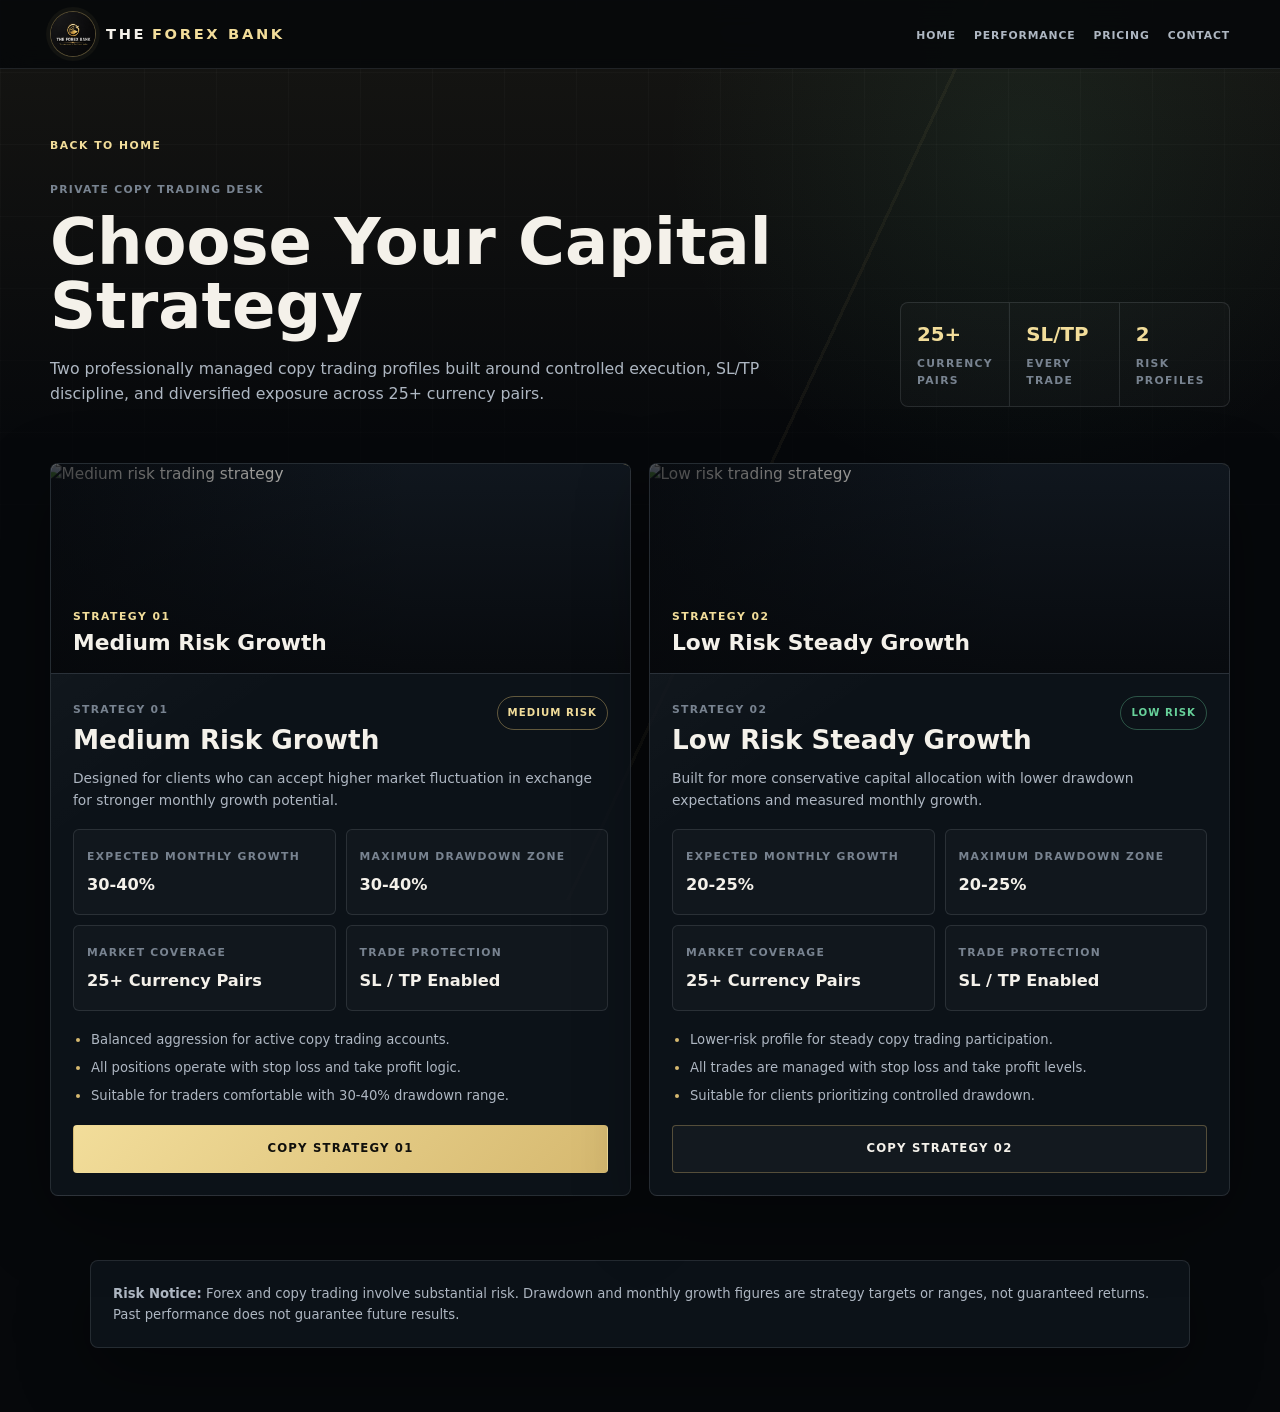
==== strategies.html @ 4f3651a2 "Update strategies.html" ====
<!DOCTYPE html>
<html lang="en">
<head>
    <meta charset="UTF-8">
    <meta name="viewport" content="width=device-width, initial-scale=1.0">
    <title>THE FOREX BANK - Copy Trading Strategies</title>
    <link rel="stylesheet" href="styles.css?v=10">
</head>
<body class="app-shell strategy-page">
    <div class="scene-grid"></div>

    <header class="header">
        <nav class="navbar">
            <a class="logo brand-logo" href="index.html" aria-label="THE FOREX BANK home">
                <span class="logo-mark-circle"><img src="the-forex-bank-logo-gold.png" alt="THE FOREX BANK logo"></span>
                <span>THE <strong>FOREX BANK</strong></span>
            </a>
            <ul class="nav-links">
                <li><a href="index.html#home">HOME</a></li>
                <li><a href="index.html#dashboard">PERFORMANCE</a></li>
                <li><a href="index.html#pricing">PRICING</a></li>
                <li><a href="index.html#contact">CONTACT</a></li>
            </ul>
        </nav>
    </header>

    <main>
        <section class="strategy-hero">
            <div class="section-container">
                <a class="back-link" href="index.html">BACK TO HOME</a>
                <div class="strategy-hero-grid">
                    <div>
                        <span class="strategy-kicker">Private Copy Trading Desk</span>
                        <h1 class="strategy-main-title">Choose Your Capital Strategy</h1>
                        <p class="strategy-lead">
                            Two professionally managed copy trading profiles built around controlled execution, SL/TP discipline, and diversified exposure across 25+ currency pairs.
                        </p>
                    </div>
                    <div class="strategy-summary">
                        <div>
                            <span class="summary-value">25+</span>
                            <span class="summary-label">Currency Pairs</span>
                        </div>
                        <div>
                            <span class="summary-value">SL/TP</span>
                            <span class="summary-label">Every Trade</span>
                        </div>
                        <div>
                            <span class="summary-value">2</span>
                            <span class="summary-label">Risk Profiles</span>
                        </div>
                    </div>
                </div>
            </div>
        </section>

        <section class="strategy-section">
            <div class="section-container">
                <div class="strategy-cards">
                    <article class="strategy-card featured-strategy">
                        <div class="strategy-media">
                            <img src="https://images.unsplash.com/photo-1535320903710-d993d3d77d29?w=900&h=520&fit=crop&q=80" alt="Medium risk trading strategy" loading="eager" decoding="async">
                            <div class="strategy-media-overlay">
                                <span>Strategy 01</span>
                                <strong>Medium Risk Growth</strong>
                            </div>
                        </div>
                        <div class="strategy-card-body">
                            <div class="strategy-card-header">
                                <div>
                                    <span class="strategy-label">Strategy 01</span>
                                    <h2>Medium Risk Growth</h2>
                                </div>
                                <span class="risk-badge medium-risk">Medium Risk</span>
                            </div>
                            <p class="strategy-copy">
                                Designed for clients who can accept higher market fluctuation in exchange for stronger monthly growth potential.
                            </p>

                            <div class="strategy-metrics">
                                <div class="metric-box">
                                    <span class="metric-label">Expected Monthly Growth</span>
                                    <strong>30-40%</strong>
                                </div>
                                <div class="metric-box">
                                    <span class="metric-label">Maximum Drawdown Zone</span>
                                    <strong>30-40%</strong>
                                </div>
                                <div class="metric-box">
                                    <span class="metric-label">Market Coverage</span>
                                    <strong>25+ Currency Pairs</strong>
                                </div>
                                <div class="metric-box">
                                    <span class="metric-label">Trade Protection</span>
                                    <strong>SL / TP Enabled</strong>
                                </div>
                            </div>

                            <ul class="strategy-points">
                                <li>Balanced aggression for active copy trading accounts.</li>
                                <li>All positions operate with stop loss and take profit logic.</li>
                                <li>Suitable for traders comfortable with 30-40% drawdown range.</li>
                            </ul>

                            <a class="primary-btn strategy-action" href="https://www.vantagemarkets.com/open-live-account/?sub1=spid_MTMxOTA0NQ%3D%3D&amp;c=Zjr65MltkdsIqSEgwnjvLQ%3D%3D&amp;affid=27868159&amp;platform=copytrading&amp;autoCertification=false" target="_blank" rel="noopener">COPY STRATEGY 01</a>
                        </div>
                    </article>

                    <article class="strategy-card">
                        <div class="strategy-media">
                            <img src="https://images.unsplash.com/photo-1551288049-bebda4e38f71?w=900&h=520&fit=crop&q=80" alt="Low risk trading strategy" loading="eager" decoding="async">
                            <div class="strategy-media-overlay">
                                <span>Strategy 02</span>
                                <strong>Low Risk Steady Growth</strong>
                            </div>
                        </div>
                        <div class="strategy-card-body">
                            <div class="strategy-card-header">
                                <div>
                                    <span class="strategy-label">Strategy 02</span>
                                    <h2>Low Risk Steady Growth</h2>
                                </div>
                                <span class="risk-badge low-risk">Low Risk</span>
                            </div>
                            <p class="strategy-copy">
                                Built for more conservative capital allocation with lower drawdown expectations and measured monthly growth.
                            </p>

                            <div class="strategy-metrics">
                                <div class="metric-box">
                                    <span class="metric-label">Expected Monthly Growth</span>
                                    <strong>20-25%</strong>
                                </div>
                                <div class="metric-box">
                                    <span class="metric-label">Maximum Drawdown Zone</span>
                                    <strong>20-25%</strong>
                                </div>
                                <div class="metric-box">
                                    <span class="metric-label">Market Coverage</span>
                                    <strong>25+ Currency Pairs</strong>
                                </div>
                                <div class="metric-box">
                                    <span class="metric-label">Trade Protection</span>
                                    <strong>SL / TP Enabled</strong>
                                </div>
                            </div>

                            <ul class="strategy-points">
                                <li>Lower-risk profile for steady copy trading participation.</li>
                                <li>All trades are managed with stop loss and take profit levels.</li>
                                <li>Suitable for clients prioritizing controlled drawdown.</li>
                            </ul>

                            <a class="secondary-btn strategy-action" href="https://socialtradingranking.cxmth.com/widgets/ratings/21961?widgetKey=social_platform_ratings&amp;theme=light&amp;lang=en&amp;preview=P3U9NDkyYzAwJmE9MjQ5NTQmcD0yMTk2MSZ3PTE=" target="_blank" rel="noopener">COPY STRATEGY 02</a>
                        </div>
                    </article>
                </div>
            </div>
        </section>

        <section class="strategy-disclaimer">
            <div class="section-container">
                <div class="legal-content">
                    <strong>Risk Notice:</strong> Forex and copy trading involve substantial risk. Drawdown and monthly growth figures are strategy targets or ranges, not guaranteed returns. Past performance does not guarantee future results.
                </div>
            </div>
        </section>
    </main>
</body>
</html>
---- styles.css ----
:root {
    --bg: #06080b;
    --bg-elevated: #0b1016;
    --panel: rgba(15, 20, 27, 0.86);
    --panel-solid: #111820;
    --panel-soft: #151d26;
    --line: rgba(204, 214, 224, 0.13);
    --line-strong: rgba(214, 185, 112, 0.34);
    --text: #f4f1ea;
    --muted: #aeb7c2;
    --subtle: #788390;
    --gold: #d6b970;
    --gold-soft: #f2dd9a;
    --green: #67d19a;
    --red: #e07171;
    --blue: #8bb8d8;
    --shadow: 0 24px 70px rgba(0, 0, 0, 0.38);
    --radius: 8px;
    --max: clamp(1180px, 86vw, 2200px);
    --content-gutter: clamp(16px, 3vw, 64px);
    --section-y: clamp(76px, 7vw, 132px);
    --hero-top: clamp(144px, 9vw, 208px);
}

* {
    box-sizing: border-box;
    margin: 0;
    padding: 0;
}

html {
    scroll-behavior: smooth;
    font-size: clamp(15px, 0.8vw, 19px);
}

body {
    min-height: 100vh;
    overflow-x: hidden;
    background:
        linear-gradient(180deg, rgba(214, 185, 112, 0.05), transparent 32rem),
        radial-gradient(circle at 72% 8%, rgba(139, 184, 216, 0.12), transparent 28rem),
        var(--bg);
    color: var(--text);
    font-family: Inter, ui-sans-serif, system-ui, -apple-system, BlinkMacSystemFont, "Segoe UI", sans-serif;
    line-height: 1.6;
}

body::before {
    content: "";
    position: fixed;
    inset: 0;
    z-index: -4;
    pointer-events: none;
    background-image:
        linear-gradient(rgba(255, 255, 255, 0.035) 1px, transparent 1px),
        linear-gradient(90deg, rgba(255, 255, 255, 0.03) 1px, transparent 1px);
    background-size: 72px 72px;
    mask-image: linear-gradient(to bottom, rgba(0, 0, 0, 0.8), transparent 78%);
}

img,
canvas {
    display: block;
    max-width: 100%;
}

button,
input,
textarea {
    font: inherit;
}

button {
    cursor: pointer;
}

a {
    color: inherit;
}

a.primary-btn,
a.secondary-btn,
a.pricing-btn,
a.submit-btn,
a.consultation-btn,
a.contact-btn {
    display: inline-flex;
    align-items: center;
    justify-content: center;
    text-decoration: none;
}

.scene-grid {
    position: fixed;
    inset: 0;
    z-index: -3;
    pointer-events: none;
    background: linear-gradient(115deg, transparent 0 58%, rgba(214, 185, 112, 0.06) 58% 58.2%, transparent 58.2%);
}

.loading-screen {
    position: fixed;
    inset: 0;
    z-index: 2000;
    display: grid;
    place-items: center;
    background: #050608;
    transition: opacity 0.35s ease, visibility 0.35s ease;
    animation: loading-failsafe 0.35s ease 2.6s forwards;
}

.loading-screen.is-hidden {
    opacity: 0;
    visibility: hidden;
}

.loading-content {
    width: min(360px, calc(100vw - 48px));
    text-align: center;
}

.loading-logo {
    margin-bottom: 22px;
    color: var(--gold-soft);
    font-size: 0.95rem;
    font-weight: 800;
    letter-spacing: 0.28em;
}

.loading-logo-mark {
    width: 88px;
    height: 88px;
    margin: 0 auto 18px;
    border: 1px solid rgba(214, 185, 112, 0.48);
    border-radius: 999px;
    background: #080a0d;
    box-shadow: 0 0 0 8px rgba(214, 185, 112, 0.06), 0 22px 55px rgba(0, 0, 0, 0.42);
    object-fit: cover;
}

.loading-bar {
    height: 3px;
    overflow: hidden;
    background: rgba(255, 255, 255, 0.08);
}

.loading-progress {
    width: 100%;
    height: 100%;
    background: linear-gradient(90deg, var(--gold), var(--gold-soft));
    transform: scaleX(0);
    transform-origin: left;
}

.loading-text {
    margin-top: 14px;
    color: var(--muted);
    font-size: 0.72rem;
    letter-spacing: 0.16em;
    text-transform: uppercase;
}

.header {
    position: fixed;
    top: 0;
    left: 0;
    z-index: 1000;
    width: 100%;
    border-bottom: 1px solid var(--line);
    background: rgba(6, 8, 11, 0.9);
    backdrop-filter: blur(14px);
}

.navbar {
    display: flex;
    align-items: center;
    justify-content: space-between;
    width: min(var(--max), calc(100% - (var(--content-gutter) * 2)));
    min-height: 68px;
    margin: 0 auto;
    gap: 24px;
}

.logo {
    flex: 0 0 auto;
    color: var(--text);
    font-size: 0.98rem;
    font-weight: 900;
    letter-spacing: 0.18em;
    white-space: nowrap;
}

.brand-logo {
    display: inline-flex;
    align-items: center;
    gap: 10px;
    text-decoration: none;
}

.logo-mark-circle {
    display: inline-grid;
    width: 46px;
    height: 46px;
    flex: 0 0 auto;
    place-items: center;
    overflow: hidden;
    border: 1px solid rgba(214, 185, 112, 0.38);
    border-radius: 999px;
    background: #080a0d;
    box-shadow: 0 0 0 4px rgba(214, 185, 112, 0.05);
}

.logo-mark-circle img {
    width: 100%;
    height: 100%;
    object-fit: cover;
}

.brand-logo span {
    display: inline-flex;
    align-items: center;
    gap: 0.38em;
    color: var(--text);
}

.brand-logo strong {
    color: var(--gold-soft);
}

.nav-links {
    display: flex;
    align-items: center;
    justify-content: flex-end;
    gap: 18px;
    list-style: none;
}

.nav-links a {
    color: var(--muted);
    font-size: 0.72rem;
    font-weight: 700;
    letter-spacing: 0.08em;
    text-decoration: none;
    transition: color 0.2s ease;
}

.nav-links a:hover {
    color: var(--gold-soft);
}

.ticker-strip {
    position: fixed;
    top: 68px;
    left: 0;
    z-index: 998;
    width: 100%;
    overflow: hidden;
    border-bottom: 1px solid var(--line);
    background: rgba(11, 16, 22, 0.88);
}

.ticker-content {
    display: flex;
    width: max-content;
    gap: 34px;
    padding: 8px 0;
    animation: ticker-scroll 42s linear infinite;
}

.ticker-item {
    color: var(--muted);
    font-size: 0.78rem;
    font-weight: 700;
    letter-spacing: 0.04em;
    white-space: nowrap;
}

.up {
    color: var(--green);
}

.down {
    color: var(--red);
}

.flat {
    color: var(--blue);
}

@keyframes ticker-scroll {
    from { transform: translateX(0); }
    to { transform: translateX(-50%); }
}

@keyframes loading-failsafe {
    to {
        opacity: 0;
        visibility: hidden;
        pointer-events: none;
    }
}

.section,
.hero {
    position: relative;
    padding: var(--section-y) var(--content-gutter) clamp(64px, 5vw, 104px);
}

.hero {
    min-height: 100vh;
    padding-top: var(--hero-top);
    display: grid;
    align-items: center;
}

.section-container,
.hero-container {
    width: min(var(--max), 100%);
    margin: 0 auto;
}

.hero-container {
    display: grid;
    grid-template-columns: minmax(0, 1.02fr) minmax(clamp(390px, 31vw, 680px), 0.88fr);
    gap: clamp(32px, 4vw, 82px);
    align-items: center;
}

.hero-left {
    max-width: clamp(690px, 46vw, 940px);
}

.hero-title {
    display: grid;
    gap: 10px;
    line-height: 1.02;
}

.title-main {
    color: var(--text);
    font-size: clamp(3.2rem, 7vw, 8.4rem);
    font-weight: 900;
    letter-spacing: 0;
}

.title-sub {
    color: var(--gold-soft);
    font-size: clamp(1.35rem, 2.7vw, 3.35rem);
    font-weight: 750;
}

.title-tagline {
    margin-top: 6px;
    color: var(--muted);
    font-size: 0.9rem;
    font-weight: 800;
    letter-spacing: 0.22em;
    text-transform: uppercase;
}

.hero-description {
    max-width: clamp(620px, 42vw, 860px);
    margin-top: 26px;
    color: var(--muted);
    font-size: 1.05rem;
}

.hero-stats {
    display: grid;
    grid-template-columns: repeat(4, minmax(0, 1fr));
    margin-top: 34px;
    border: 1px solid var(--line);
    background: rgba(255, 255, 255, 0.025);
}

.hero-stat {
    padding: 18px 16px;
    border-right: 1px solid var(--line);
}

.hero-stat:last-child {
    border-right: 0;
}

.stat-value-inline {
    display: block;
    color: var(--gold-soft);
    font-size: 1.15rem;
    font-weight: 900;
}

.stat-label-inline {
    display: block;
    margin-top: 3px;
    color: var(--subtle);
    font-size: 0.72rem;
    font-weight: 800;
    letter-spacing: 0.1em;
    text-transform: uppercase;
}

.hero-buttons,
.contact-buttons {
    display: flex;
    flex-wrap: wrap;
    gap: 12px;
    margin-top: 32px;
}

.primary-btn,
.secondary-btn,
.pricing-btn,
.submit-btn,
.consultation-btn,
.contact-btn {
    min-height: 48px;
    border-radius: 4px;
    border: 1px solid transparent;
    padding: 0 20px;
    font-size: 0.78rem;
    font-weight: 900;
    letter-spacing: 0.1em;
    text-transform: uppercase;
    transition: transform 0.18s ease, border-color 0.18s ease, background 0.18s ease;
}

.primary-btn,
.pricing-btn,
.submit-btn {
    background: linear-gradient(135deg, var(--gold-soft), var(--gold));
    color: #11100c;
}

.secondary-btn,
.consultation-btn,
.contact-btn {
    border-color: var(--line-strong);
    background: rgba(255, 255, 255, 0.03);
    color: var(--text);
}

.primary-btn:hover,
.secondary-btn:hover,
.pricing-btn:hover,
.submit-btn:hover,
.consultation-btn:hover,
.contact-btn:hover {
    transform: translateY(-2px);
    border-color: var(--gold-soft);
}

.trading-terminal,
.dashboard-widget,
.glass-card,
.premium-card,
.pricing-card-premium,
.contact-content,
.timeline-step,
.market-data,
.legal-content {
    border: 1px solid var(--line);
    border-radius: var(--radius);
    background: var(--panel);
    box-shadow: var(--shadow);
}

.trading-terminal {
    overflow: hidden;
}

.terminal-header,
.widget-header {
    display: flex;
    align-items: center;
    justify-content: space-between;
    gap: 16px;
    border-bottom: 1px solid var(--line);
    padding: 16px 18px;
}

.terminal-title,
.widget-header h3 {
    color: var(--text);
    font-size: 0.78rem;
    font-weight: 900;
    letter-spacing: 0.12em;
    text-transform: uppercase;
}

.terminal-status,
.widget-indicator {
    display: inline-flex;
    align-items: center;
    gap: 8px;
    color: var(--green);
    font-size: 0.7rem;
    font-weight: 900;
    letter-spacing: 0.1em;
}

.status-dot,
.pulse-dot {
    width: 8px;
    height: 8px;
    border-radius: 999px;
    background: var(--green);
}

.terminal-content {
    display: grid;
    grid-template-columns: 1fr 180px;
    align-items: stretch;
    gap: 18px;
    padding: 18px;
}

.widget-chart {
    height: clamp(285px, 18vw, 420px);
    min-height: 0;
}

.terminal-chart {
    min-height: clamp(420px, 30vw, 560px);
    overflow: hidden;
    border-radius: 6px;
    background: #0f151d;
}

.xau-live-chart,
.xau-live-chart .tradingview-widget-container__widget,
.xau-live-chart iframe {
    width: 100%;
    height: 100%;
}

.xau-live-chart iframe {
    border: 0;
    filter: sepia(0.78) saturate(0.68) hue-rotate(348deg) brightness(0.92) contrast(1.05);
}

.terminal-widgets,
.currency-pairs,
.strategy-indicators,
.strength-bars {
    display: grid;
    gap: 10px;
}

.widget,
.pair-item,
.strategy {
    border: 1px solid var(--line);
    border-radius: 6px;
    background: rgba(255, 255, 255, 0.025);
    padding: 12px;
}

.widget-label,
.pair-item,
.strategy,
.risk-text {
    color: var(--subtle);
    font-size: 0.7rem;
    font-weight: 850;
    letter-spacing: 0.09em;
    text-transform: uppercase;
}

.widget-value,
.pair-value {
    color: var(--text);
    font-size: 1.05rem;
    font-weight: 900;
}

.widget-value.profit,
.widget-trend.up,
.market-value,
.strategy.active,
.check {
    color: var(--green);
}

.pair-item {
    display: flex;
    align-items: center;
    justify-content: space-between;
}

.section-title {
    margin-bottom: 34px;
    color: var(--text);
    font-size: clamp(1.85rem, 3vw, 3rem);
    font-weight: 900;
    letter-spacing: 0;
}

.section-title::after {
    content: "";
    display: block;
    width: 72px;
    height: 2px;
    margin-top: 14px;
    background: var(--gold);
}

.about .section-container,
.globe-section,
.contact-wrapper {
    display: grid;
    grid-template-columns: minmax(0, 0.9fr) minmax(0, 1.1fr);
    gap: 36px;
    align-items: center;
}

.about-image-container,
.contact-background,
.gallery-item {
    position: relative;
    overflow: hidden;
    border-radius: var(--radius);
    border: 1px solid var(--line);
    background: var(--panel-solid);
}

.about-image,
.contact-background img,
.gallery-item img {
    width: 100%;
    height: 100%;
    object-fit: cover;
    filter: saturate(0.85) contrast(1.05);
}

.about-image-container {
    min-height: clamp(420px, 34vw, 680px);
}

.image-overlay,
.contact-overlay {
    position: absolute;
    inset: 0;
    background: linear-gradient(180deg, transparent, rgba(6, 8, 11, 0.58));
}

.glass-cards,
.premium-cards,
.dashboard-grid,
.gallery-grid {
    display: grid;
    gap: 16px;
}

.glass-cards {
    grid-template-columns: repeat(2, minmax(0, 1fr));
}

.premium-cards {
    grid-template-columns: repeat(3, minmax(0, 1fr));
}

.glass-card,
.premium-card {
    min-height: 178px;
    padding: 24px;
}

.card-icon,
.card-number {
    margin-bottom: 18px;
    color: var(--gold-soft);
    font-size: 1.5rem;
    font-weight: 900;
}

.glass-card h3,
.premium-card h3,
.pricing-card-premium h3,
.step-content h3 {
    margin-bottom: 8px;
    color: var(--text);
    font-size: 1.05rem;
}

.glass-card p,
.premium-card p,
.pricing-desc,
.step-content p,
.footer p {
    color: var(--muted);
}

.global-markets {
    min-height: auto;
}

#global-globe {
    position: relative;
    min-height: 380px;
    overflow: hidden;
    border: 1px solid var(--line);
    border-radius: var(--radius);
    background:
        radial-gradient(circle at center, rgba(214, 185, 112, 0.12), transparent 34%),
        linear-gradient(145deg, rgba(255, 255, 255, 0.04), transparent),
        var(--panel-solid);
}

#global-globe canvas {
    position: absolute;
    inset: 0;
    width: 100%;
    height: 100%;
}

.globe-label-layer {
    position: absolute;
    inset: 0;
    pointer-events: none;
}

.globe-label {
    position: absolute;
    z-index: 2;
    min-width: 58px;
    border: 1px solid rgba(214, 185, 112, 0.34);
    border-radius: 4px;
    background: rgba(8, 11, 15, 0.74);
    box-shadow: 0 10px 28px rgba(0, 0, 0, 0.28);
    padding: 5px 7px;
    color: var(--muted);
    font-size: 0.58rem;
    font-weight: 900;
    letter-spacing: 0.08em;
    line-height: 1.1;
    text-align: center;
    text-transform: uppercase;
    transform: translate(-50%, -50%);
    transition: opacity 0.2s ease;
    white-space: nowrap;
}

.globe-label strong {
    display: block;
    color: var(--gold-soft);
    font-size: 0.68rem;
}

.globe-caption {
    position: absolute;
    left: 18px;
    right: 18px;
    bottom: 16px;
    z-index: 3;
    display: flex;
    align-items: center;
    justify-content: space-between;
    gap: 16px;
    border-top: 1px solid rgba(204, 214, 224, 0.1);
    padding-top: 12px;
    color: var(--subtle);
    font-size: 0.64rem;
    font-weight: 900;
    letter-spacing: 0.12em;
    text-transform: uppercase;
}

.globe-caption span:last-child {
    color: var(--green);
}

.market-data {
    display: grid;
    gap: 12px;
    padding: 22px;
}

.market-item {
    display: flex;
    justify-content: space-between;
    gap: 14px;
    border-bottom: 1px solid var(--line);
    padding: 12px 0;
}

.market-item:last-child {
    border-bottom: 0;
}

.market-label {
    color: var(--muted);
    font-weight: 850;
    letter-spacing: 0.1em;
}

.timeline {
    display: grid;
    grid-template-columns: repeat(5, minmax(0, 1fr));
    gap: 14px;
}

.timeline-step {
    padding: 22px;
}

.timeline-connector {
    display: none;
}

.step-number {
    margin-bottom: 16px;
    color: var(--gold-soft);
    font-size: 0.82rem;
    font-weight: 900;
    letter-spacing: 0.18em;
}

.dashboard-grid {
    grid-template-columns: repeat(4, minmax(0, 1fr));
}

.myfxbook-dashboard {
    display: grid;
    grid-template-columns: minmax(0, 2.2fr) minmax(280px, 1fr) minmax(280px, 1fr);
    gap: 16px;
    align-items: stretch;
}

.myfxbook-live-panel {
    grid-column: span 2;
    grid-row: span 3;
    min-height: 640px;
}

.myfxbook-widget-wrap {
    position: relative;
    display: grid;
    min-height: 500px;
    place-items: center;
    margin: 0;
    background: #090d12;
    padding: clamp(14px, 2vw, 24px);
}

.myfxbook-widget-image {
    position: relative;
    z-index: 1;
    width: 100%;
    max-width: 760px;
    height: auto;
    border: 0;
    background: #101720;
    box-shadow: 0 22px 70px rgba(0, 0, 0, 0.34);
}

.myfxbook-widget-fallback {
    position: absolute;
    inset: 50% auto auto 50%;
    z-index: 0;
    width: min(420px, calc(100% - 36px));
    transform: translate(-50%, -50%);
    display: grid;
    gap: 10px;
    justify-items: start;
    color: var(--muted);
    font-size: 0.86rem;
}

.myfxbook-widget-fallback strong {
    color: var(--text);
    font-size: 1rem;
}

.myfxbook-widget-fallback a,
.myfxbook-link {
    display: inline-flex;
    align-items: center;
    justify-content: center;
    min-height: 38px;
    padding: 0 14px;
    border: 1px solid rgba(214, 185, 112, 0.52);
    border-radius: 4px;
    color: var(--gold-soft);
    font-size: 0.72rem;
    font-weight: 900;
    letter-spacing: 0.08em;
    text-decoration: none;
}

.myfxbook-stat {
    display: flex;
    min-height: 180px;
    flex-direction: column;
}

.live-stat-value {
    padding: 22px 18px 0;
    color: var(--gold-soft);
    font-size: clamp(1.75rem, 2.4vw, 2.45rem);
    font-weight: 950;
    line-height: 1.05;
}

.live-stat-label {
    padding: 10px 18px 0;
    color: var(--muted);
    font-size: 0.78rem;
    font-weight: 850;
    letter-spacing: 0.04em;
}

.myfxbook-stat .myfxbook-link {
    align-self: flex-start;
    margin: auto 18px 18px;
}

.widget-large {
    grid-column: span 2;
    grid-row: span 2;
}

.dashboard-widget {
    min-height: 172px;
    overflow: hidden;
}

.dashboard-widget > .widget-value.large {
    padding: 22px 18px 0;
    color: var(--gold-soft);
    font-size: 2.25rem;
}

.widget-trend,
.activity-indicator {
    padding: 0 18px 18px;
}

.risk-meter {
    position: relative;
    height: 12px;
    margin: 42px 18px 18px;
    border-radius: 999px;
    background: rgba(255, 255, 255, 0.08);
}

.risk-fill {
    width: 58%;
    height: 100%;
    border-radius: inherit;
    background: linear-gradient(90deg, var(--green), var(--gold));
}

.risk-text {
    position: absolute;
    top: -28px;
    left: 0;
}

.strength-bars {
    padding: 18px;
}

.strength-bar {
    display: grid;
    grid-template-columns: 42px 1fr;
    gap: 12px;
    align-items: center;
    color: var(--muted);
    font-size: 0.78rem;
    font-weight: 850;
}

.bar {
    height: 8px;
    overflow: hidden;
    border-radius: 999px;
    background: rgba(255, 255, 255, 0.08);
}

.bar-fill {
    height: 100%;
    background: linear-gradient(90deg, var(--blue), var(--gold));
}

.strategy-indicators {
    grid-template-columns: 1fr;
    padding: 18px;
}

.activity-indicator {
    display: flex;
    align-items: center;
    gap: 10px;
    margin-top: 22px;
    color: var(--muted);
    font-weight: 850;
}

.gallery-grid {
    grid-template-columns: repeat(5, minmax(0, 1fr));
}

.gallery-item {
    aspect-ratio: 5 / 3;
}

.gallery-overlay {
    position: absolute;
    inset: auto 0 0 0;
    padding: 14px;
    background: linear-gradient(180deg, transparent, rgba(0, 0, 0, 0.72));
}

.gallery-overlay span {
    color: var(--text);
    font-size: 0.74rem;
    font-weight: 850;
    letter-spacing: 0.08em;
    text-transform: uppercase;
}

.pricing-card-premium {
    max-width: clamp(560px, 42vw, 780px);
    margin: 0 auto;
    padding: 34px;
}

.pricing-badge {
    display: inline-flex;
    margin-bottom: 18px;
    border: 1px solid var(--line-strong);
    padding: 8px 10px;
    color: var(--gold-soft);
    font-size: 0.72rem;
    font-weight: 900;
    letter-spacing: 0.12em;
}

.pricing-features-premium {
    display: grid;
    gap: 12px;
    margin: 22px 0;
    list-style: none;
}

.pricing-features-premium li {
    color: var(--muted);
}

.partnership {
    padding-top: 92px;
}

.partnership-layout {
    display: grid;
    grid-template-columns: minmax(0, 1.08fr) minmax(360px, 0.92fr);
    gap: 34px;
    align-items: stretch;
}

.partnership-content,
.partnership-image {
    border: 1px solid var(--line);
    border-radius: var(--radius);
    background:
        linear-gradient(145deg, rgba(255, 255, 255, 0.04), transparent 38%),
        var(--panel);
    box-shadow: var(--shadow);
}

.partnership-content {
    padding: 34px;
}

.partnership-kicker {
    display: inline-flex;
    margin-bottom: 12px;
    color: var(--gold-soft);
    font-size: 0.72rem;
    font-weight: 900;
    letter-spacing: 0.14em;
    text-transform: uppercase;
}

.partnership .section-title {
    margin-bottom: 20px;
}

.partnership-lead {
    max-width: 740px;
    color: var(--muted);
}

.partnership-stats {
    display: grid;
    grid-template-columns: repeat(4, minmax(0, 1fr));
    margin-top: 26px;
    border: 1px solid var(--line);
    background: rgba(255, 255, 255, 0.025);
}

.partnership-stats > div {
    padding: 16px;
    border-right: 1px solid var(--line);
}

.partnership-stats > div:last-child {
    border-right: 0;
}

.partner-stat-value {
    display: block;
    color: var(--gold-soft);
    font-size: 1.08rem;
    font-weight: 900;
}

.partner-stat-label {
    display: block;
    margin-top: 4px;
    color: var(--subtle);
    font-size: 0.68rem;
    font-weight: 850;
    letter-spacing: 0.09em;
    text-transform: uppercase;
}

.partnership-steps {
    display: grid;
    grid-template-columns: repeat(3, minmax(0, 1fr));
    gap: 12px;
    margin-top: 24px;
}

.partner-step {
    border: 1px solid var(--line);
    border-radius: 6px;
    background: rgba(255, 255, 255, 0.025);
    padding: 16px;
}

.partner-step span {
    display: block;
    margin-bottom: 12px;
    color: var(--gold-soft);
    font-size: 0.76rem;
    font-weight: 900;
    letter-spacing: 0.14em;
}

.partner-step strong {
    display: block;
    color: var(--text);
    line-height: 1.25;
}

.partner-step p {
    margin-top: 8px;
    color: var(--muted);
    font-size: 0.86rem;
}

.partnership-actions {
    display: flex;
    flex-wrap: wrap;
    gap: 12px;
    margin-top: 26px;
}

.partnership-image {
    position: relative;
    min-height: 100%;
    overflow: hidden;
}

.partnership-image img {
    width: 100%;
    height: 100%;
    min-height: clamp(520px, 36vw, 760px);
    object-fit: cover;
    filter: saturate(0.84) contrast(1.08);
}

.partnership-image::after {
    content: "";
    position: absolute;
    inset: 0;
    background:
        linear-gradient(180deg, rgba(6, 8, 11, 0.06), rgba(6, 8, 11, 0.82)),
        linear-gradient(90deg, rgba(6, 8, 11, 0.42), transparent);
}

.partnership-card {
    position: absolute;
    left: 22px;
    right: 22px;
    bottom: 22px;
    z-index: 1;
    border: 1px solid rgba(214, 185, 112, 0.32);
    border-radius: 6px;
    background: rgba(8, 11, 15, 0.78);
    backdrop-filter: blur(10px);
    padding: 18px;
}

.partnership-card span {
    display: block;
    color: var(--gold-soft);
    font-size: 0.7rem;
    font-weight: 900;
    letter-spacing: 0.13em;
    text-transform: uppercase;
}

.partnership-card strong {
    display: block;
    margin-top: 8px;
    color: var(--text);
    font-size: 1.28rem;
    line-height: 1.2;
}

.contact-wrapper {
    position: relative;
}

.contact-background {
    min-height: clamp(460px, 34vw, 720px);
}

.contact-content {
    padding: 26px;
}

.contact-form {
    display: grid;
    gap: 12px;
    margin-top: 18px;
}

.contact-form input,
.contact-form textarea {
    width: 100%;
    border: 1px solid var(--line);
    border-radius: 4px;
    background: rgba(255, 255, 255, 0.035);
    color: var(--text);
    padding: 13px 14px;
    outline: none;
}

.contact-form input:focus,
.contact-form textarea:focus {
    border-color: var(--gold);
}

.consultation-btn {
    width: 100%;
    margin-top: 12px;
}

.legal {
    min-height: auto;
    padding-top: 48px;
}

.legal-content {
    width: min(1100px, calc(100% - (var(--content-gutter) * 2)));
    margin: 0 auto;
    padding: 22px;
    color: var(--muted);
    font-size: 0.88rem;
}

.footer {
    border-top: 1px solid var(--line);
    padding: 42px 20px;
    background: #050608;
}

.footer-content {
    width: min(var(--max), 100%);
    margin: 0 auto;
    text-align: center;
}

.footer-logo {
    width: 92px;
    height: 92px;
    margin: 0 auto 16px;
    border: 1px solid rgba(214, 185, 112, 0.34);
    border-radius: 999px;
    object-fit: cover;
}

.footer h3 {
    color: var(--gold-soft);
    letter-spacing: 0.18em;
}

.footer-links {
    display: flex;
    justify-content: center;
    gap: 18px;
    margin-top: 16px;
}

.footer-links a {
    color: var(--muted);
    font-size: 0.78rem;
    font-weight: 800;
    text-decoration: none;
}

.footer-social {
    display: flex;
    flex-wrap: wrap;
    justify-content: center;
    gap: 10px;
    margin-top: 18px;
}

.footer-social span {
    flex-basis: 100%;
    color: var(--gold-soft);
    font-size: 0.72rem;
    font-weight: 900;
    letter-spacing: 0.16em;
    text-transform: uppercase;
}

.footer-social a {
    display: inline-flex;
    align-items: center;
    justify-content: center;
    width: 54px;
    min-height: 34px;
    border: 1px solid rgba(214, 185, 112, 0.32);
    border-radius: 999px;
    padding: 0;
    color: var(--muted);
    font-size: 0.72rem;
    font-weight: 850;
    letter-spacing: 0.06em;
    text-decoration: none;
    text-transform: uppercase;
    transition: border-color 0.18s ease, background 0.18s ease, color 0.18s ease, transform 0.18s ease;
}

.footer-social img {
    display: block;
    opacity: 0.95;
    transition: filter 0.18s ease, opacity 0.18s ease;
}

.footer-social img[alt="Facebook"] {
    filter: invert(35%) sepia(88%) saturate(1584%) hue-rotate(199deg) brightness(96%) contrast(95%);
}

.footer-social img[alt="Instagram"] {
    filter: invert(38%) sepia(75%) saturate(2527%) hue-rotate(322deg) brightness(96%) contrast(94%);
}

.footer-social img[alt="Telegram"] {
    filter: invert(53%) sepia(70%) saturate(1340%) hue-rotate(170deg) brightness(93%) contrast(94%);
}

.footer-social a:hover {
    background: rgba(214, 185, 112, 0.10);
    border-color: var(--gold-soft);
    color: var(--gold-soft);
    transform: translateY(-1px);
}

.footer-social a:hover img {
    opacity: 1;
}

.reveal-ready {
    opacity: 0;
    transform: translateY(18px);
    transition: opacity 0.55s ease, transform 0.55s ease;
}

.reveal-ready.is-visible {
    opacity: 1;
    transform: none;
}

.strategy-page {
    background:
        linear-gradient(180deg, rgba(214, 185, 112, 0.08), transparent 30rem),
        radial-gradient(circle at 80% 10%, rgba(103, 209, 154, 0.08), transparent 24rem),
        var(--bg);
}

.strategy-hero {
    padding: 132px 20px 38px;
}

.back-link {
    display: inline-flex;
    margin-bottom: 22px;
    color: var(--gold-soft);
    font-size: 0.72rem;
    font-weight: 900;
    letter-spacing: 0.14em;
    text-decoration: none;
}

.strategy-hero-grid {
    display: grid;
    grid-template-columns: minmax(0, 1fr) 330px;
    gap: 30px;
    align-items: end;
}

.strategy-kicker,
.strategy-label,
.metric-label,
.summary-label {
    color: var(--subtle);
    font-size: 0.72rem;
    font-weight: 900;
    letter-spacing: 0.12em;
    text-transform: uppercase;
}

.strategy-main-title {
    max-width: 820px;
    margin-top: 10px;
    color: var(--text);
    font-size: clamp(2.35rem, 5vw, 4.7rem);
    font-weight: 900;
    line-height: 1;
}

.strategy-lead {
    max-width: 720px;
    margin-top: 18px;
    color: var(--muted);
    font-size: 1.05rem;
}

.strategy-summary {
    display: grid;
    grid-template-columns: repeat(3, minmax(0, 1fr));
    border: 1px solid var(--line);
    border-radius: var(--radius);
    background: rgba(255, 255, 255, 0.025);
}

.strategy-summary > div {
    padding: 16px;
    border-right: 1px solid var(--line);
}

.strategy-summary > div:last-child {
    border-right: 0;
}

.summary-value {
    display: block;
    color: var(--gold-soft);
    font-size: 1.32rem;
    font-weight: 900;
}

.summary-label {
    display: block;
    margin-top: 4px;
}

.strategy-section {
    padding: 18px 20px 64px;
}

.strategy-cards {
    display: grid;
    grid-template-columns: repeat(2, minmax(0, 1fr));
    gap: 18px;
}

.strategy-card {
    position: relative;
    overflow: hidden;
    border: 1px solid var(--line);
    border-radius: var(--radius);
    background:
        linear-gradient(145deg, rgba(255, 255, 255, 0.045), transparent 34%),
        var(--panel);
    box-shadow: var(--shadow);
    padding: 0;
}

.strategy-card::before {
    content: "";
    position: absolute;
    inset: 0;
    pointer-events: none;
    border-top: 2px solid rgba(214, 185, 112, 0.36);
}

.featured-strategy::before {
    border-top-color: var(--gold-soft);
}

.strategy-media {
    position: relative;
    height: 210px;
    overflow: hidden;
    border-bottom: 1px solid var(--line);
    background: var(--panel-solid);
}

.strategy-media img {
    width: 100%;
    height: 100%;
    object-fit: cover;
    filter: saturate(0.8) contrast(1.08);
    transform: scale(1.02);
}

.strategy-media::after {
    content: "";
    position: absolute;
    inset: 0;
    background:
        linear-gradient(180deg, rgba(6, 8, 11, 0.1), rgba(6, 8, 11, 0.84)),
        linear-gradient(90deg, rgba(6, 8, 11, 0.72), transparent 62%);
}

.strategy-media-overlay {
    position: absolute;
    left: 22px;
    right: 22px;
    bottom: 18px;
    z-index: 1;
}

.strategy-media-overlay span {
    display: block;
    color: var(--gold-soft);
    font-size: 0.72rem;
    font-weight: 900;
    letter-spacing: 0.14em;
    text-transform: uppercase;
}

.strategy-media-overlay strong {
    display: block;
    margin-top: 5px;
    color: var(--text);
    font-size: 1.45rem;
    line-height: 1.1;
}

.strategy-card-body {
    padding: 22px;
}

.strategy-card-header {
    display: flex;
    align-items: flex-start;
    justify-content: space-between;
    gap: 18px;
}

.strategy-card h2 {
    margin-top: 6px;
    color: var(--text);
    font-size: clamp(1.3rem, 2.2vw, 1.75rem);
    line-height: 1.12;
}

.risk-badge {
    flex: 0 0 auto;
    border: 1px solid var(--line);
    border-radius: 999px;
    padding: 8px 10px;
    font-size: 0.68rem;
    font-weight: 900;
    letter-spacing: 0.1em;
    text-transform: uppercase;
}

.medium-risk {
    border-color: rgba(214, 185, 112, 0.42);
    color: var(--gold-soft);
}

.low-risk {
    border-color: rgba(103, 209, 154, 0.35);
    color: var(--green);
}

.strategy-copy {
    margin-top: 12px;
    color: var(--muted);
    font-size: 0.92rem;
}

.strategy-metrics {
    display: grid;
    grid-template-columns: repeat(2, minmax(0, 1fr));
    gap: 10px;
    margin-top: 18px;
}

.metric-box {
    min-height: 86px;
    border: 1px solid var(--line);
    border-radius: 6px;
    background: rgba(255, 255, 255, 0.025);
    padding: 13px;
}

.metric-box strong {
    display: block;
    margin-top: 8px;
    color: var(--text);
    font-size: 1.08rem;
    line-height: 1.2;
}

.strategy-points {
    display: grid;
    gap: 7px;
    margin: 18px 0;
    padding-left: 18px;
    color: var(--muted);
    font-size: 0.88rem;
}

.strategy-points li::marker {
    color: var(--gold);
}

.strategy-action {
    width: 100%;
}

.strategy-disclaimer {
    padding: 0 20px 64px;
}

@media (min-width: 1500px) {
    .premium-cards,
    .dashboard-grid {
        gap: clamp(18px, 1.35vw, 28px);
    }

    .glass-card,
    .premium-card,
    .timeline-step,
    .dashboard-widget {
        min-height: clamp(188px, 12vw, 250px);
        padding: clamp(24px, 1.7vw, 34px);
    }

    .gallery-grid {
        gap: clamp(16px, 1.1vw, 24px);
    }

    .terminal-content {
        grid-template-columns: minmax(0, 1fr) minmax(180px, 260px);
        gap: clamp(18px, 1.4vw, 30px);
        padding: clamp(18px, 1.35vw, 28px);
    }

    .partnership-content,
    .pricing-card-premium,
    .contact-content,
    .market-data {
        padding: clamp(28px, 2vw, 44px);
    }
}

@media (max-width: 1100px) {
    .nav-links {
        gap: 12px;
    }

    .nav-links a {
        font-size: 0.66rem;
    }

    .hero-container,
    .about .section-container,
    .globe-section,
    .contact-wrapper,
    .partnership-layout {
        grid-template-columns: 1fr;
    }

    .hero-right {
        max-width: 720px;
    }

    .premium-cards,
    .dashboard-grid {
        grid-template-columns: repeat(2, minmax(0, 1fr));
    }

    .myfxbook-dashboard {
        grid-template-columns: repeat(2, minmax(0, 1fr));
    }

    .myfxbook-live-panel {
        grid-column: 1 / -1;
        min-height: 560px;
    }

    .gallery-grid {
        grid-template-columns: repeat(3, minmax(0, 1fr));
    }

    .timeline {
        grid-template-columns: repeat(2, minmax(0, 1fr));
    }

    .strategy-hero-grid,
    .strategy-cards {
        grid-template-columns: 1fr;
    }

    .strategy-summary {
        max-width: 560px;
    }

    .partnership-image img {
        min-height: 380px;
    }
}

@media (max-width: 760px) {
    :root {
        --content-gutter: 16px;
        --section-y: 48px;
        --hero-top: 146px;
    }

    body {
        line-height: 1.5;
    }

    .navbar {
        align-items: flex-start;
        flex-direction: column;
        min-height: 86px;
        padding: 12px 0 10px;
        gap: 12px;
    }

    .logo {
        font-size: 0.9rem;
        letter-spacing: 0.16em;
    }

    .nav-links {
        width: 100%;
        justify-content: flex-start;
        overflow-x: auto;
        gap: 8px;
        padding: 0 0 8px;
        scrollbar-width: thin;
        -webkit-overflow-scrolling: touch;
    }

    .nav-links li {
        flex: 0 0 auto;
    }

    .nav-links a {
        display: inline-flex;
        align-items: center;
        min-height: 34px;
        border: 1px solid var(--line);
        border-radius: 999px;
        background: rgba(255, 255, 255, 0.025);
        padding: 0 12px;
        font-size: 0.64rem;
        white-space: nowrap;
        letter-spacing: 0.07em;
    }

    .ticker-strip {
        top: 86px;
    }

    .ticker-content {
        padding: 7px 0;
    }

    .ticker-item {
        font-size: 0.7rem;
    }

    .hero {
        min-height: auto;
        padding-top: 146px;
        padding-bottom: 54px;
    }

    .section,
    .hero {
        padding-left: 16px;
        padding-right: 16px;
    }

    .section {
        padding-top: 48px;
        padding-bottom: 42px;
    }

    .myfxbook-dashboard {
        grid-template-columns: 1fr;
    }

    .myfxbook-live-panel {
        min-height: 520px;
    }

    .myfxbook-widget-wrap {
        min-height: 440px;
    }

    .myfxbook-stat {
        min-height: 150px;
    }

    .title-main {
        font-size: clamp(2.65rem, 11.5vw, 4.1rem);
        line-height: 0.98;
    }

    .title-sub {
        font-size: clamp(1.18rem, 5.2vw, 1.72rem);
        line-height: 1.16;
    }

    .title-tagline {
        font-size: 0.76rem;
        letter-spacing: 0.18em;
    }

    .hero-description {
        margin-top: 20px;
        font-size: 0.98rem;
    }

    .hero-container {
        gap: 24px;
    }

    .hero-stats,
    .glass-cards,
    .dashboard-grid,
    .timeline {
        grid-template-columns: repeat(2, minmax(0, 1fr));
        gap: 10px;
    }

    .premium-cards,
    .gallery-grid {
        grid-template-columns: repeat(3, minmax(0, 1fr));
        gap: 8px;
    }

    .hero-stat {
        border-right: 0;
        border-bottom: 0;
        padding: 16px 14px;
        min-height: 96px;
    }

    .hero-stat:nth-child(odd),
    .hero-stat:nth-child(even) {
        border-bottom: 1px solid var(--line);
    }

    .hero-stat:nth-child(odd) {
        border-right: 1px solid var(--line);
    }

    .hero-stat:nth-last-child(-n + 2) {
        border-bottom: 0;
    }

    .stat-value-inline {
        font-size: 1.05rem;
    }

    .stat-label-inline {
        font-size: 0.66rem;
        letter-spacing: 0.08em;
    }

    .hero-buttons,
    .contact-buttons,
    .partnership-actions {
        display: grid;
        grid-template-columns: repeat(auto-fit, minmax(min(100%, 180px), 1fr));
        gap: 10px;
    }

    .primary-btn,
    .secondary-btn,
    .pricing-btn,
    .submit-btn,
    .consultation-btn,
    .contact-btn {
        min-height: 46px;
        padding: 0 12px;
        font-size: 0.68rem;
        letter-spacing: 0.08em;
        text-align: center;
    }

    .section-title {
        margin-bottom: 22px;
        font-size: clamp(1.55rem, 8vw, 2.2rem);
    }

    .glass-card,
    .premium-card,
    .timeline-step,
    .dashboard-widget {
        min-height: 124px;
        padding: 14px;
    }

    .premium-card p,
    .glass-card p,
    .step-content p {
        display: -webkit-box;
        overflow: hidden;
        font-size: 0.74rem;
        line-height: 1.35;
        -webkit-box-orient: vertical;
        -webkit-line-clamp: 3;
    }

    .card-icon,
    .card-number {
        margin-bottom: 8px;
        font-size: 1rem;
    }

    .glass-card h3,
    .premium-card h3,
    .step-content h3 {
        margin-bottom: 6px;
        font-size: 0.86rem;
        line-height: 1.18;
    }

    .terminal-content {
        grid-template-columns: 1fr;
    }

    .terminal-chart,
    .widget-chart {
        height: 190px;
    }

    .terminal-chart {
        min-height: 190px;
    }

    .terminal-content {
        gap: 12px;
        padding: 14px;
    }

    .terminal-widgets {
        grid-template-columns: repeat(2, minmax(0, 1fr));
    }

    .currency-pairs {
        grid-column: span 2;
        grid-template-columns: repeat(2, minmax(0, 1fr));
    }

    .widget,
    .pair-item,
    .strategy {
        padding: 9px;
    }

    .widget-label,
    .pair-item,
    .strategy,
    .risk-text {
        font-size: 0.6rem;
    }

    .widget-value,
    .pair-value {
        font-size: 0.88rem;
    }

    .widget-large {
        grid-column: span 2;
        grid-row: auto;
    }

    .dashboard-widget > .widget-value.large {
        font-size: 1.7rem;
    }

    .strategy-indicators {
        grid-template-columns: repeat(3, minmax(0, 1fr));
        gap: 7px;
        padding: 10px;
    }

    .strength-bars {
        padding: 10px;
    }

    .gallery-grid {
        gap: 10px;
    }

    .gallery-overlay {
        padding: 8px;
    }

    .gallery-overlay span {
        font-size: 0.54rem;
        line-height: 1.15;
    }

    .about-image-container,
    .contact-background {
        min-height: 230px;
    }

    #global-globe {
        min-height: 340px;
    }

    .globe-label {
        min-width: 48px;
        padding: 4px 6px;
        font-size: 0.5rem;
    }

    .globe-label strong {
        font-size: 0.58rem;
    }

    .globe-caption {
        left: 12px;
        right: 12px;
        bottom: 12px;
        font-size: 0.54rem;
    }

    .about .section-container,
    .contact-wrapper {
        gap: 18px;
    }

    .partnership-content {
        padding: 22px;
    }

    .partnership-stats {
        grid-template-columns: repeat(2, minmax(0, 1fr));
    }

    .partnership-steps {
        grid-template-columns: repeat(3, minmax(0, 1fr));
        gap: 8px;
    }

    .partnership-stats > div {
        border-right: 0;
        border-bottom: 1px solid var(--line);
    }

    .partnership-stats > div:nth-child(odd) {
        border-right: 1px solid var(--line);
    }

    .partnership-stats > div:nth-last-child(-n + 2) {
        border-bottom: 0;
    }

    .partner-step {
        padding: 10px;
    }

    .partner-step p {
        display: -webkit-box;
        overflow: hidden;
        font-size: 0.68rem;
        line-height: 1.3;
        -webkit-box-orient: vertical;
        -webkit-line-clamp: 3;
    }

    .partner-step strong {
        font-size: 0.78rem;
    }

    .partner-step span {
        margin-bottom: 7px;
        font-size: 0.62rem;
    }

    .partnership-image img {
        min-height: 230px;
    }

    .partnership-card {
        left: 14px;
        right: 14px;
        bottom: 14px;
        padding: 12px;
    }

    .partnership-card strong {
        font-size: 0.95rem;
    }

    .contact-content {
        padding: 18px;
    }

    .contact-form {
        grid-template-columns: repeat(2, minmax(0, 1fr));
        gap: 10px;
    }

    .contact-form textarea,
    .contact-form .submit-btn {
        grid-column: span 2;
    }

    .contact-form input,
    .contact-form textarea {
        padding: 11px 12px;
        font-size: 0.82rem;
    }

    .strategy-hero {
        padding-top: 132px;
    }

    .strategy-metrics {
        grid-template-columns: repeat(2, minmax(0, 1fr));
    }

    .strategy-summary {
        grid-template-columns: repeat(3, minmax(0, 1fr));
    }

    .strategy-summary > div {
        border-right: 1px solid var(--line);
        border-bottom: 0;
        padding: 13px 10px;
    }

    .strategy-summary > div:last-child {
        border-right: 0;
    }

    .strategy-card {
        padding: 0;
    }

    .strategy-card-header {
        display: grid;
    }

    .strategy-media {
        height: 160px;
    }

    .strategy-card-body {
        padding: 14px;
    }

    .metric-box {
        min-height: 82px;
        padding: 11px;
    }

    .metric-label {
        font-size: 0.62rem;
    }

    .metric-box strong {
        font-size: 0.98rem;
    }
}

@media (max-width: 430px) {
    :root {
        --content-gutter: 14px;
    }

    .hero-stats,
    .glass-cards,
    .premium-cards,
    .dashboard-grid,
    .gallery-grid,
    .timeline,
    .partnership-stats,
    .partnership-steps,
    .strategy-metrics {
        gap: 8px;
    }

    .glass-card,
    .premium-card,
    .timeline-step,
    .dashboard-widget {
        padding: 14px;
    }

    .glass-card h3,
    .premium-card h3,
    .step-content h3 {
        font-size: 0.92rem;
    }

    .premium-card p,
    .glass-card p,
    .step-content p,
    .partner-step p {
        font-size: 0.76rem;
    }

    .premium-cards,
    .gallery-grid,
    .partnership-steps {
        grid-template-columns: repeat(2, minmax(0, 1fr));
    }

    .hero-buttons,
    .contact-buttons,
    .partnership-actions,
    .contact-form {
        grid-template-columns: 1fr;
    }

    .contact-form textarea,
    .contact-form .submit-btn {
        grid-column: auto;
    }
}

@media (prefers-reduced-motion: reduce) {
    *,
    *::before,
    *::after {
        scroll-behavior: auto !important;
        animation-duration: 0.01ms !important;
        animation-iteration-count: 1 !important;
        transition-duration: 0.01ms !important;
    }
}
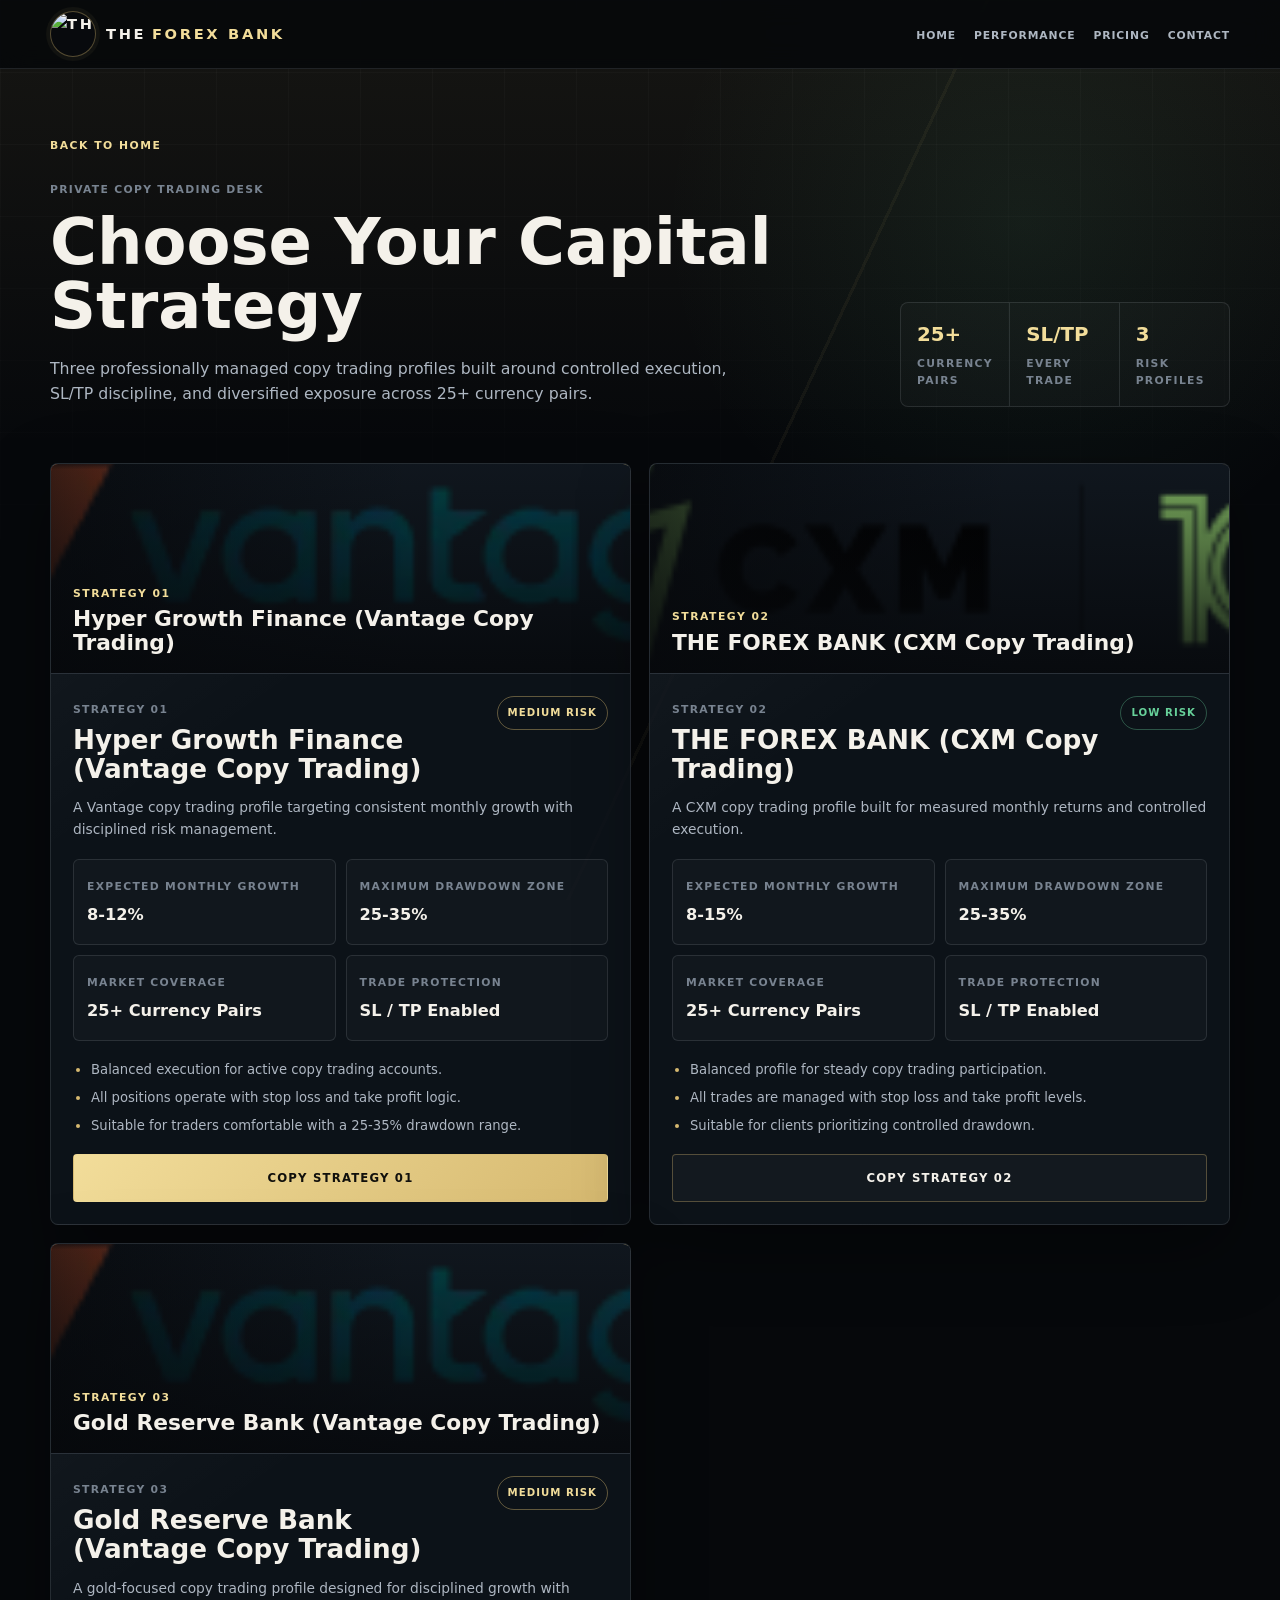
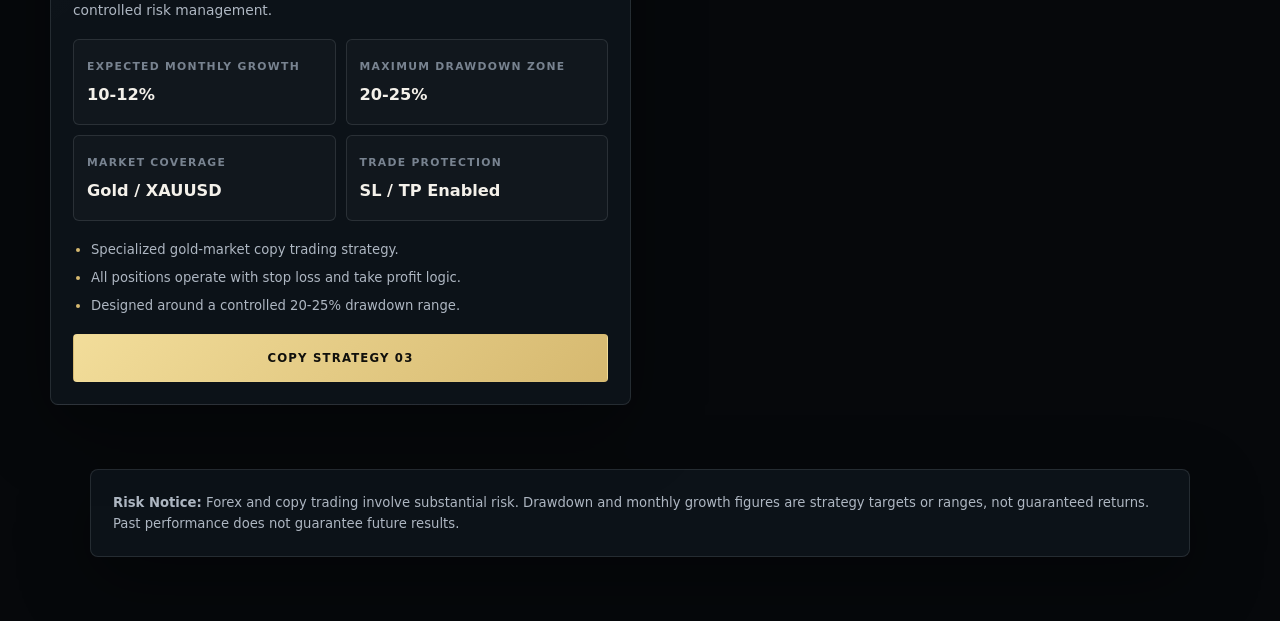
==== commit 1e84e7a6: "Update strategies.html" ====
--- a/strategies.html
+++ b/strategies.html
@@ -33,7 +33,7 @@
                         <span class="strategy-kicker">Private Copy Trading Desk</span>
                         <h1 class="strategy-main-title">Choose Your Capital Strategy</h1>
                         <p class="strategy-lead">
-                            Two professionally managed copy trading profiles built around controlled execution, SL/TP discipline, and diversified exposure across 25+ currency pairs.
+                            Three professionally managed copy trading profiles built around controlled execution, SL/TP discipline, and diversified exposure across 25+ currency pairs.
                         </p>
                     </div>
                     <div class="strategy-summary">
@@ -46,7 +46,7 @@
                             <span class="summary-label">Every Trade</span>
                         </div>
                         <div>
-                            <span class="summary-value">2</span>
+                            <span class="summary-value">3</span>
                             <span class="summary-label">Risk Profiles</span>
                         </div>
                     </div>
@@ -59,32 +59,32 @@
                 <div class="strategy-cards">
                     <article class="strategy-card featured-strategy">
                         <div class="strategy-media">
-                            <img src="https://images.unsplash.com/photo-1535320903710-d993d3d77d29?w=900&h=520&fit=crop&q=80" alt="Medium risk trading strategy" loading="eager" decoding="async">
+                            <img class="broker-strategy-image" src="vantage-logo.webp" alt="Vantage copy trading" loading="eager" decoding="async">
                             <div class="strategy-media-overlay">
                                 <span>Strategy 01</span>
-                                <strong>Medium Risk Growth</strong>
+                                <strong>Hyper Growth Finance (Vantage Copy Trading)</strong>
                             </div>
                         </div>
                         <div class="strategy-card-body">
                             <div class="strategy-card-header">
                                 <div>
                                     <span class="strategy-label">Strategy 01</span>
-                                    <h2>Medium Risk Growth</h2>
+                                    <h2>Hyper Growth Finance (Vantage Copy Trading)</h2>
                                 </div>
                                 <span class="risk-badge medium-risk">Medium Risk</span>
                             </div>
                             <p class="strategy-copy">
-                                Designed for clients who can accept higher market fluctuation in exchange for stronger monthly growth potential.
+                                A Vantage copy trading profile targeting consistent monthly growth with disciplined risk management.
                             </p>
 
                             <div class="strategy-metrics">
                                 <div class="metric-box">
                                     <span class="metric-label">Expected Monthly Growth</span>
-                                    <strong>30-40%</strong>
+                                    <strong>8-12%</strong>
                                 </div>
                                 <div class="metric-box">
                                     <span class="metric-label">Maximum Drawdown Zone</span>
-                                    <strong>30-40%</strong>
+                                    <strong>25-35%</strong>
                                 </div>
                                 <div class="metric-box">
                                     <span class="metric-label">Market Coverage</span>
@@ -97,9 +97,9 @@
                             </div>
 
                             <ul class="strategy-points">
-                                <li>Balanced aggression for active copy trading accounts.</li>
+                                <li>Balanced execution for active copy trading accounts.</li>
                                 <li>All positions operate with stop loss and take profit logic.</li>
-                                <li>Suitable for traders comfortable with 30-40% drawdown range.</li>
+                                <li>Suitable for traders comfortable with a 25-35% drawdown range.</li>
                             </ul>
 
                             <a class="primary-btn strategy-action" href="https://www.vantagemarkets.com/open-live-account/?sub1=spid_MTMxOTA0NQ%3D%3D&amp;c=Zjr65MltkdsIqSEgwnjvLQ%3D%3D&amp;affid=27868159&amp;platform=copytrading&amp;autoCertification=false" target="_blank" rel="noopener">COPY STRATEGY 01</a>
@@ -108,32 +108,32 @@
 
                     <article class="strategy-card">
                         <div class="strategy-media">
-                            <img src="https://images.unsplash.com/photo-1551288049-bebda4e38f71?w=900&h=520&fit=crop&q=80" alt="Low risk trading strategy" loading="eager" decoding="async">
+                            <img class="broker-strategy-image" src="cxm-logo.png" alt="CXM copy trading" loading="eager" decoding="async">
                             <div class="strategy-media-overlay">
                                 <span>Strategy 02</span>
-                                <strong>Low Risk Steady Growth</strong>
+                                <strong>THE FOREX BANK (CXM Copy Trading)</strong>
                             </div>
                         </div>
                         <div class="strategy-card-body">
                             <div class="strategy-card-header">
                                 <div>
                                     <span class="strategy-label">Strategy 02</span>
-                                    <h2>Low Risk Steady Growth</h2>
+                                    <h2>THE FOREX BANK (CXM Copy Trading)</h2>
                                 </div>
                                 <span class="risk-badge low-risk">Low Risk</span>
                             </div>
                             <p class="strategy-copy">
-                                Built for more conservative capital allocation with lower drawdown expectations and measured monthly growth.
+                                A CXM copy trading profile built for measured monthly returns and controlled execution.
                             </p>
 
                             <div class="strategy-metrics">
                                 <div class="metric-box">
                                     <span class="metric-label">Expected Monthly Growth</span>
-                                    <strong>20-25%</strong>
+                                    <strong>8-15%</strong>
                                 </div>
                                 <div class="metric-box">
                                     <span class="metric-label">Maximum Drawdown Zone</span>
-                                    <strong>20-25%</strong>
+                                    <strong>25-35%</strong>
                                 </div>
                                 <div class="metric-box">
                                     <span class="metric-label">Market Coverage</span>
@@ -146,12 +146,61 @@
                             </div>
 
                             <ul class="strategy-points">
-                                <li>Lower-risk profile for steady copy trading participation.</li>
+                                <li>Balanced profile for steady copy trading participation.</li>
                                 <li>All trades are managed with stop loss and take profit levels.</li>
                                 <li>Suitable for clients prioritizing controlled drawdown.</li>
                             </ul>
 
                             <a class="secondary-btn strategy-action" href="https://socialtradingranking.cxmth.com/widgets/ratings/21961?widgetKey=social_platform_ratings&amp;theme=light&amp;lang=en&amp;preview=P3U9NDkyYzAwJmE9MjQ5NTQmcD0yMTk2MSZ3PTE=" target="_blank" rel="noopener">COPY STRATEGY 02</a>
+                        </div>
+                    </article>
+
+                    <article class="strategy-card featured-strategy">
+                        <div class="strategy-media">
+                            <img class="broker-strategy-image" src="vantage-logo.webp" alt="Vantage copy trading" loading="eager" decoding="async">
+                            <div class="strategy-media-overlay">
+                                <span>Strategy 03</span>
+                                <strong>Gold Reserve Bank (Vantage Copy Trading)</strong>
+                            </div>
+                        </div>
+                        <div class="strategy-card-body">
+                            <div class="strategy-card-header">
+                                <div>
+                                    <span class="strategy-label">Strategy 03</span>
+                                    <h2>Gold Reserve Bank (Vantage Copy Trading)</h2>
+                                </div>
+                                <span class="risk-badge medium-risk">Medium Risk</span>
+                            </div>
+                            <p class="strategy-copy">
+                                A gold-focused copy trading profile designed for disciplined growth with controlled risk management.
+                            </p>
+
+                            <div class="strategy-metrics">
+                                <div class="metric-box">
+                                    <span class="metric-label">Expected Monthly Growth</span>
+                                    <strong>10-12%</strong>
+                                </div>
+                                <div class="metric-box">
+                                    <span class="metric-label">Maximum Drawdown Zone</span>
+                                    <strong>20-25%</strong>
+                                </div>
+                                <div class="metric-box">
+                                    <span class="metric-label">Market Coverage</span>
+                                    <strong>Gold / XAUUSD</strong>
+                                </div>
+                                <div class="metric-box">
+                                    <span class="metric-label">Trade Protection</span>
+                                    <strong>SL / TP Enabled</strong>
+                                </div>
+                            </div>
+
+                            <ul class="strategy-points">
+                                <li>Specialized gold-market copy trading strategy.</li>
+                                <li>All positions operate with stop loss and take profit logic.</li>
+                                <li>Designed around a controlled 20-25% drawdown range.</li>
+                            </ul>
+
+                            <a class="primary-btn strategy-action" href="https://www.vantagemarkets.com/open-live-account/?sub1=spid_MTMxOTA0NQ%3D%3D&amp;c=Zjr65MltkdsIqSEgwnjvLQ%3D%3D&amp;affid=27868159&amp;platform=copytrading&amp;autoCertification=false" target="_blank" rel="noopener">COPY STRATEGY 03</a>
                         </div>
                     </article>
                 </div>
--- a/styles.css
+++ b/styles.css
@@ -1047,6 +1047,107 @@
     color: var(--muted);
 }
 
+.open-account {
+    padding-top: 44px;
+}
+
+.broker-grid {
+    display: grid;
+    grid-template-columns: repeat(2, minmax(0, 1fr));
+    gap: 16px;
+}
+
+.broker-card {
+    display: grid;
+    grid-template-columns: auto minmax(0, 1fr) auto;
+    align-items: center;
+    gap: 18px;
+    min-height: 148px;
+    border: 1px solid var(--line);
+    border-radius: var(--radius);
+    background:
+        linear-gradient(145deg, rgba(214, 185, 112, 0.1), transparent 34%),
+        var(--panel);
+    box-shadow: var(--shadow);
+    padding: clamp(18px, 2vw, 26px);
+    text-decoration: none;
+    transition: transform 0.25s ease, border-color 0.25s ease, background 0.25s ease;
+}
+
+.broker-card:hover {
+    transform: translateY(-3px);
+    border-color: rgba(214, 185, 112, 0.44);
+    background:
+        linear-gradient(145deg, rgba(139, 184, 216, 0.12), transparent 42%),
+        var(--panel-solid);
+}
+
+.broker-logo {
+    display: grid;
+    width: 74px;
+    height: 74px;
+    place-items: center;
+    border: 1px solid rgba(214, 185, 112, 0.42);
+    border-radius: 8px;
+    background: #090d12;
+    color: var(--gold-soft);
+    font-size: 1.55rem;
+    font-weight: 950;
+    letter-spacing: 0;
+}
+
+.broker-logo-wide {
+    width: clamp(112px, 11vw, 136px);
+    padding: 12px;
+}
+
+.broker-logo img {
+    width: 100%;
+    height: auto;
+    object-fit: contain;
+}
+
+.vantage-logo {
+    background: rgba(255, 255, 255, 0.96);
+}
+
+.cxm-logo {
+    background: #ffffff;
+}
+
+.broker-copy {
+    display: grid;
+    gap: 7px;
+    min-width: 0;
+}
+
+.broker-copy strong {
+    color: var(--text);
+    font-size: clamp(1.28rem, 2vw, 1.8rem);
+    line-height: 1.05;
+}
+
+.broker-copy span {
+    color: var(--muted);
+    font-size: 0.84rem;
+    font-weight: 750;
+}
+
+.broker-action {
+    display: inline-flex;
+    align-items: center;
+    justify-content: center;
+    min-height: 42px;
+    border: 1px solid rgba(214, 185, 112, 0.52);
+    border-radius: 4px;
+    padding: 0 14px;
+    color: var(--gold-soft);
+    font-size: 0.7rem;
+    font-weight: 900;
+    letter-spacing: 0.08em;
+    white-space: nowrap;
+}
+
 .partnership {
     padding-top: 92px;
 }
@@ -1711,6 +1812,10 @@
         min-height: 560px;
     }
 
+    .broker-grid {
+        grid-template-columns: 1fr;
+    }
+
     .gallery-grid {
         grid-template-columns: repeat(3, minmax(0, 1fr));
     }
@@ -1829,6 +1934,15 @@
         min-height: 150px;
     }
 
+    .broker-card {
+        grid-template-columns: auto minmax(0, 1fr);
+    }
+
+    .broker-action {
+        grid-column: 1 / -1;
+        width: 100%;
+    }
+
     .title-main {
         font-size: clamp(2.65rem, 11.5vw, 4.1rem);
         line-height: 0.98;
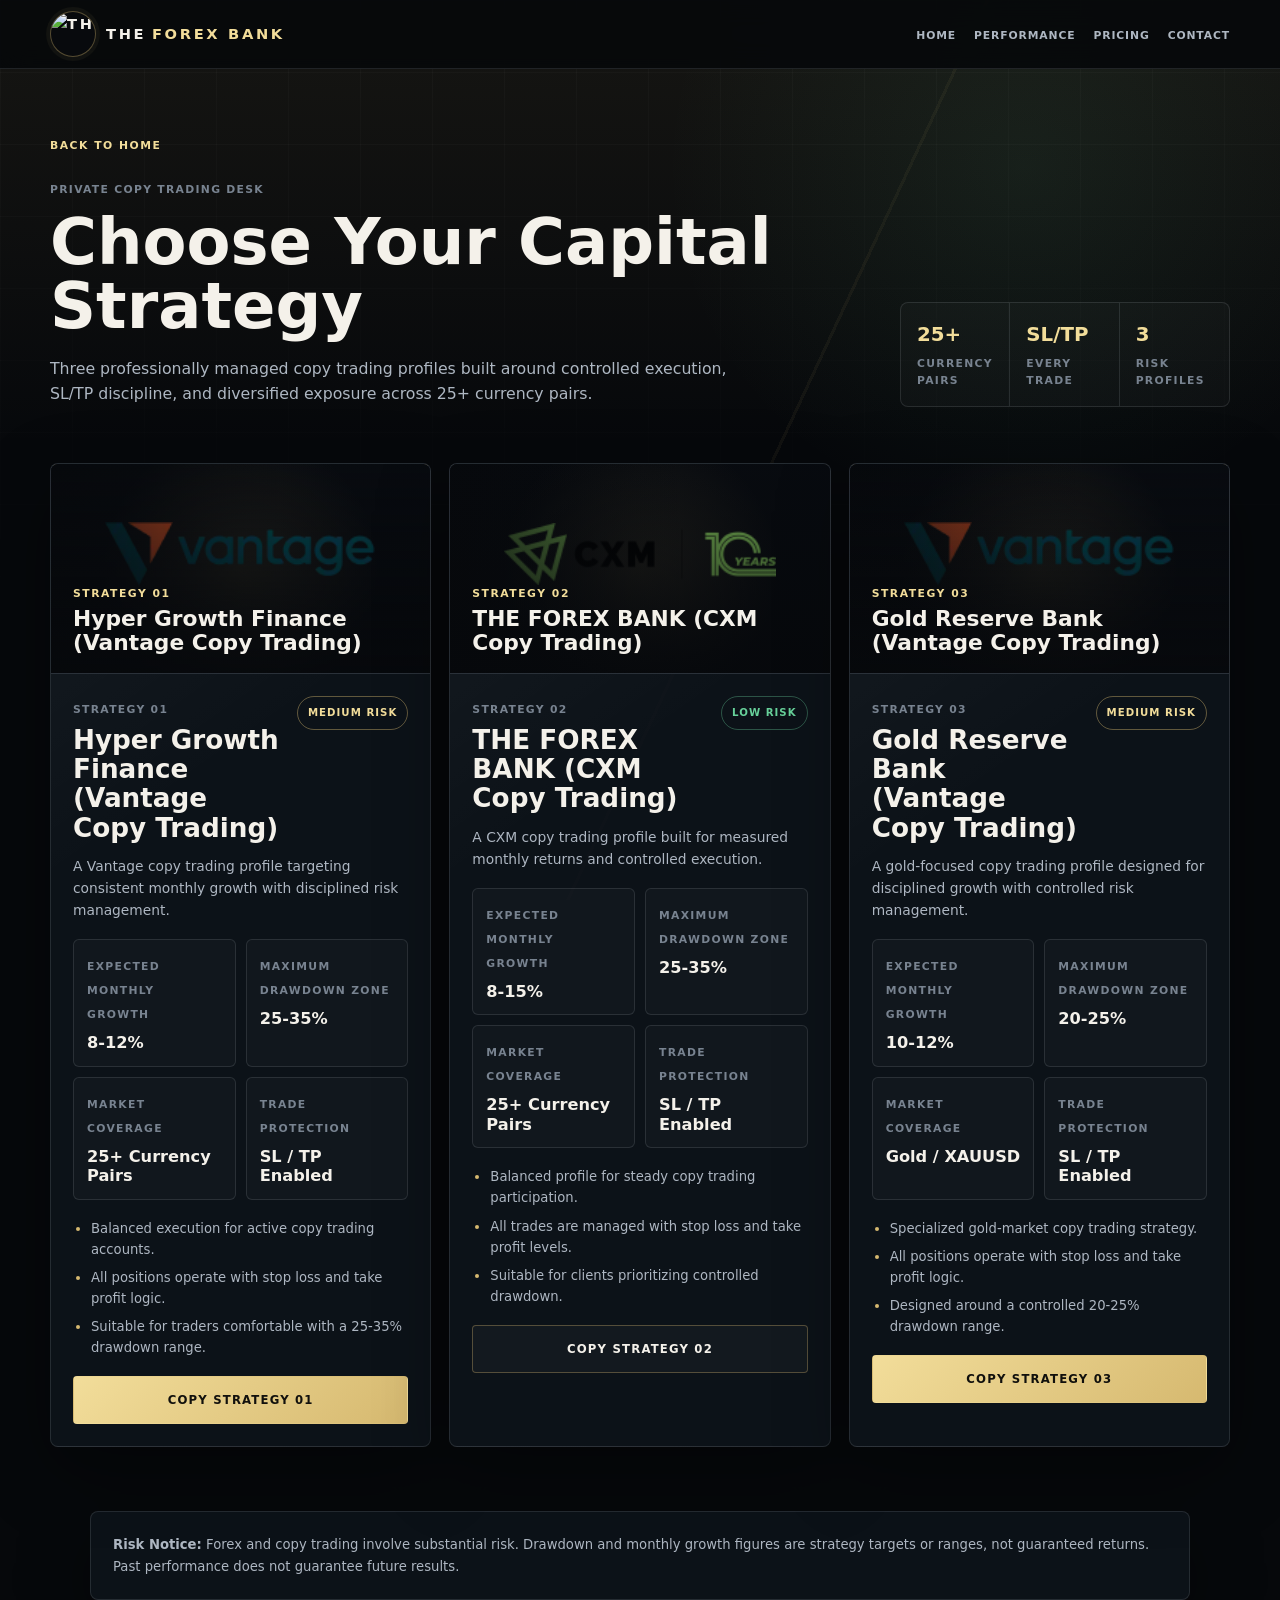
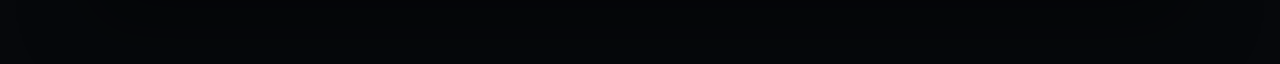
==== commit d3ead05d: "Update strategies.html" ====
--- a/strategies.html
+++ b/strategies.html
@@ -4,7 +4,7 @@
     <meta charset="UTF-8">
     <meta name="viewport" content="width=device-width, initial-scale=1.0">
     <title>THE FOREX BANK - Copy Trading Strategies</title>
-    <link rel="stylesheet" href="styles.css?v=10">
+    <link rel="stylesheet" href="styles.css?v=11">
 </head>
 <body class="app-shell strategy-page">
     <div class="scene-grid"></div>
@@ -12,7 +12,7 @@
     <header class="header">
         <nav class="navbar">
             <a class="logo brand-logo" href="index.html" aria-label="THE FOREX BANK home">
-                <span class="logo-mark-circle"><img src="the-forex-bank-logo-gold.png" alt="THE FOREX BANK logo"></span>
+                <span class="logo-mark-circle"><img src="the-forex-bank-logo-gold.png?v=2" alt="THE FOREX BANK logo"></span>
                 <span>THE <strong>FOREX BANK</strong></span>
             </a>
             <ul class="nav-links">
--- a/styles.css
+++ b/styles.css
@@ -1578,7 +1578,7 @@
 
 .strategy-cards {
     display: grid;
-    grid-template-columns: repeat(2, minmax(0, 1fr));
+    grid-template-columns: repeat(3, minmax(0, 1fr));
     gap: 18px;
 }
 
@@ -1620,6 +1620,14 @@
     object-fit: cover;
     filter: saturate(0.8) contrast(1.08);
     transform: scale(1.02);
+}
+
+.strategy-media img.broker-strategy-image {
+    object-fit: contain;
+    padding: 44px 54px 72px;
+    background: radial-gradient(circle at center, rgba(214, 185, 112, 0.12), transparent 64%), #080b10;
+    filter: none;
+    transform: none;
 }
 
 .strategy-media::after {
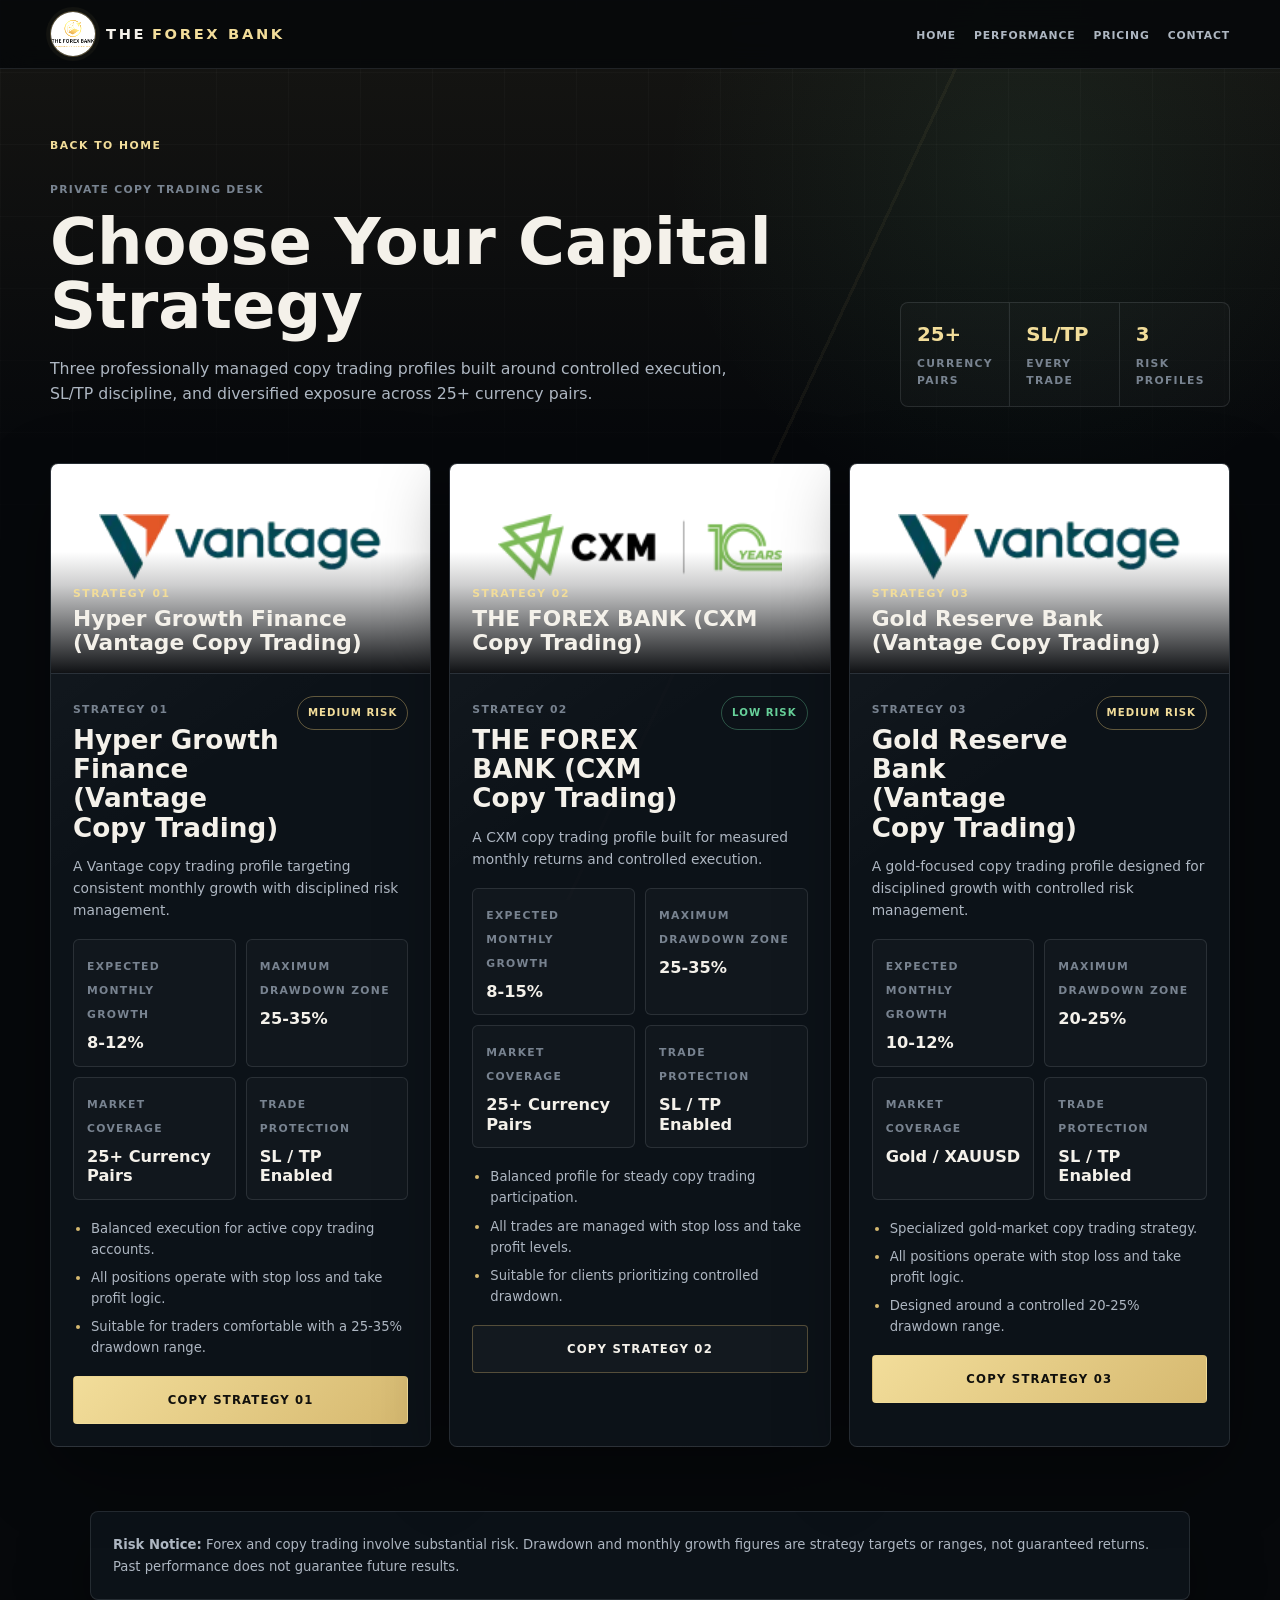
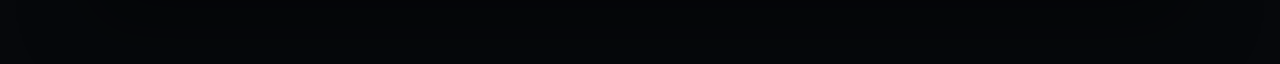
==== commit 4acfd0d0: "Update strategies.html" ====
--- a/strategies.html
+++ b/strategies.html
@@ -4,7 +4,7 @@
     <meta charset="UTF-8">
     <meta name="viewport" content="width=device-width, initial-scale=1.0">
     <title>THE FOREX BANK - Copy Trading Strategies</title>
-    <link rel="stylesheet" href="styles.css?v=11">
+    <link rel="stylesheet" href="styles.css?v=12">
 </head>
 <body class="app-shell strategy-page">
     <div class="scene-grid"></div>
@@ -12,7 +12,7 @@
     <header class="header">
         <nav class="navbar">
             <a class="logo brand-logo" href="index.html" aria-label="THE FOREX BANK home">
-                <span class="logo-mark-circle"><img src="the-forex-bank-logo-gold.png?v=2" alt="THE FOREX BANK logo"></span>
+                <span class="logo-mark-circle"><img src="the-forex-bank-logo-gold.jpeg?v=20260710-new" alt="THE FOREX BANK logo"></span>
                 <span>THE <strong>FOREX BANK</strong></span>
             </a>
             <ul class="nav-links">
--- a/styles.css
+++ b/styles.css
@@ -213,7 +213,8 @@
 .logo-mark-circle img {
     width: 100%;
     height: 100%;
-    object-fit: cover;
+    object-fit: contain;
+    filter: brightness(1.16) contrast(1.08);
 }
 
 .brand-logo span {
@@ -1624,10 +1625,14 @@
 
 .strategy-media img.broker-strategy-image {
     object-fit: contain;
-    padding: 44px 54px 72px;
-    background: radial-gradient(circle at center, rgba(214, 185, 112, 0.12), transparent 64%), #080b10;
+    padding: 32px 48px 74px;
+    background: #ffffff;
     filter: none;
     transform: none;
+}
+
+.strategy-media:has(.broker-strategy-image)::after {
+    background: linear-gradient(180deg, transparent 0 42%, rgba(6, 8, 11, 0.2) 58%, rgba(6, 8, 11, 0.96) 100%);
 }
 
 .strategy-media::after {
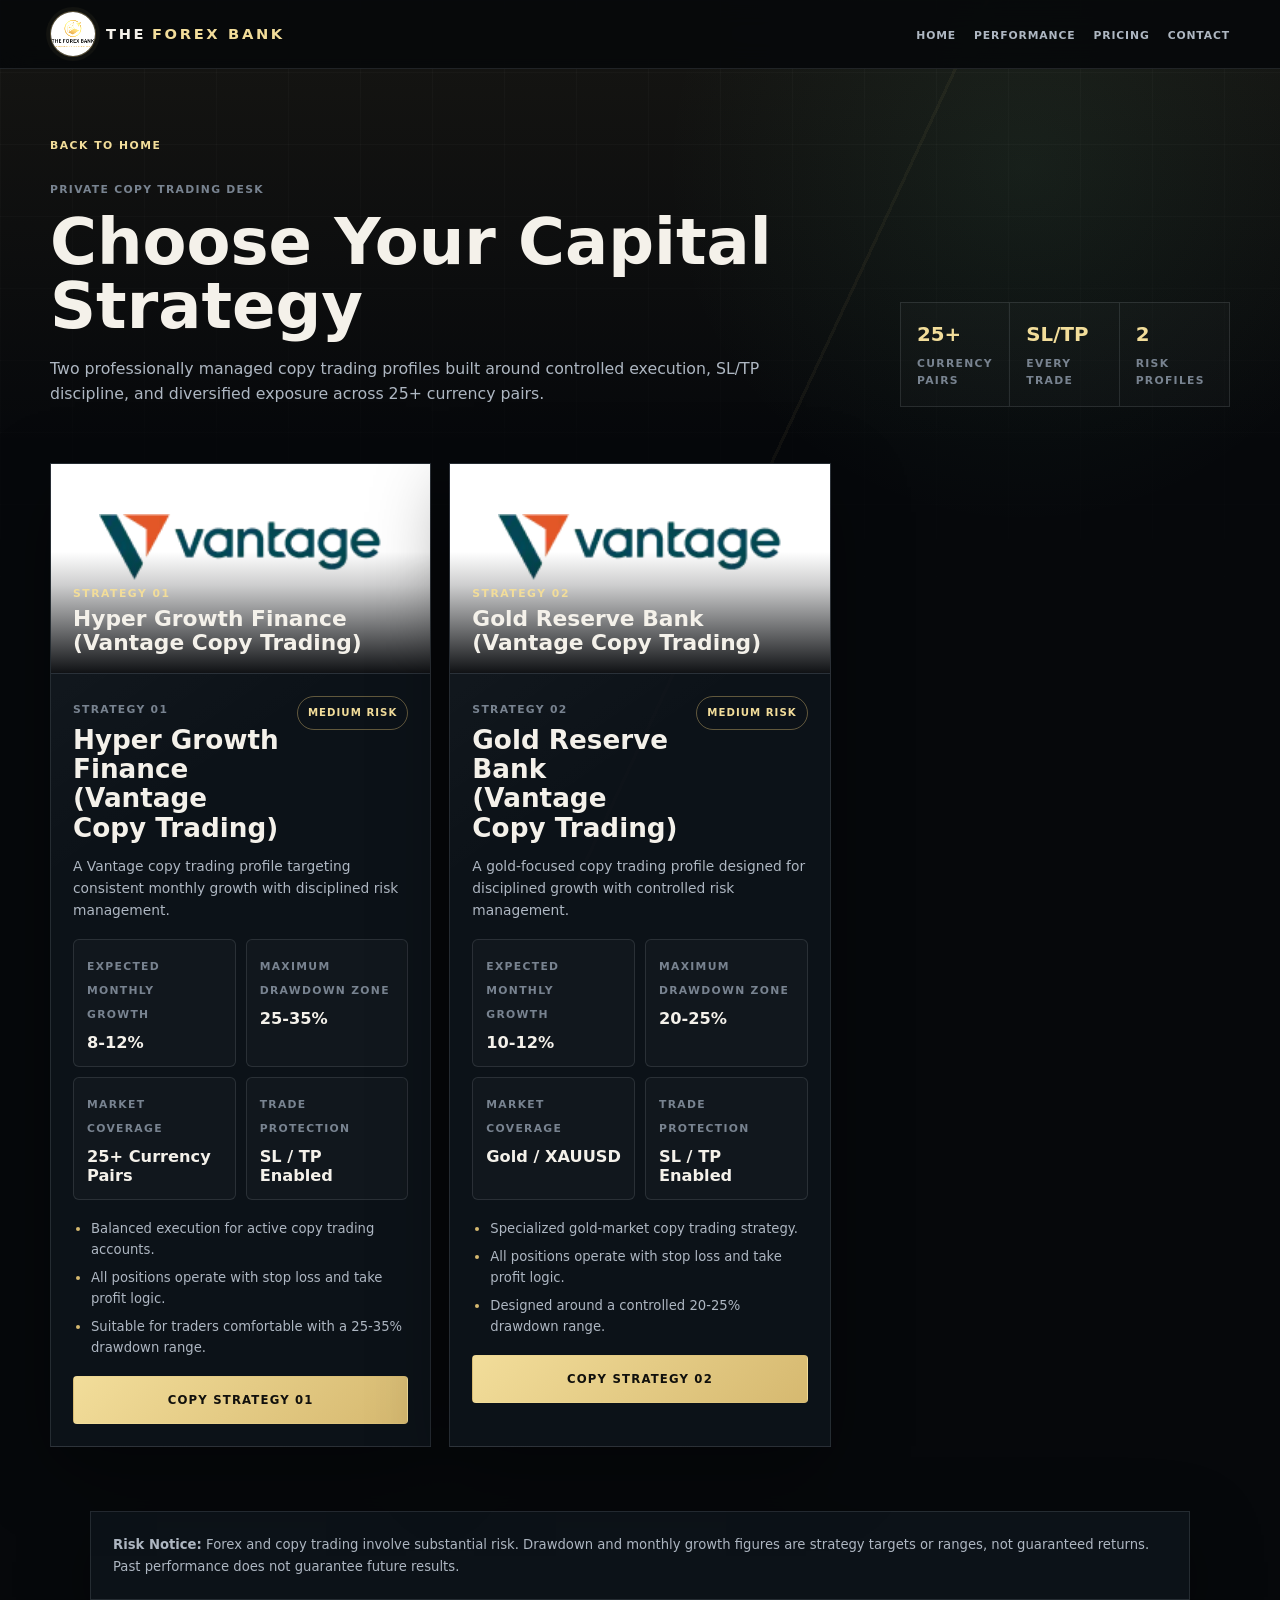
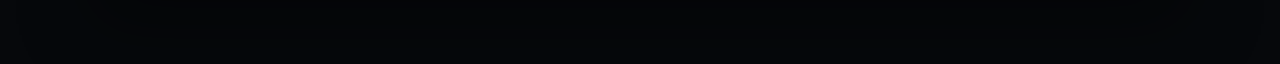
==== commit 6f5a774b: "Update strategies.html" ====
--- a/strategies.html
+++ b/strategies.html
@@ -4,7 +4,7 @@
     <meta charset="UTF-8">
     <meta name="viewport" content="width=device-width, initial-scale=1.0">
     <title>THE FOREX BANK - Copy Trading Strategies</title>
-    <link rel="stylesheet" href="styles.css?v=12">
+    <link rel="stylesheet" href="styles.css?v=13">
 </head>
 <body class="app-shell strategy-page">
     <div class="scene-grid"></div>
@@ -33,7 +33,7 @@
                         <span class="strategy-kicker">Private Copy Trading Desk</span>
                         <h1 class="strategy-main-title">Choose Your Capital Strategy</h1>
                         <p class="strategy-lead">
-                            Three professionally managed copy trading profiles built around controlled execution, SL/TP discipline, and diversified exposure across 25+ currency pairs.
+                            Two professionally managed copy trading profiles built around controlled execution, SL/TP discipline, and diversified exposure across 25+ currency pairs.
                         </p>
                     </div>
                     <div class="strategy-summary">
@@ -46,7 +46,7 @@
                             <span class="summary-label">Every Trade</span>
                         </div>
                         <div>
-                            <span class="summary-value">3</span>
+                            <span class="summary-value">2</span>
                             <span class="summary-label">Risk Profiles</span>
                         </div>
                     </div>
@@ -106,67 +106,18 @@
                         </div>
                     </article>
 
-                    <article class="strategy-card">
+                    <article class="strategy-card featured-strategy">
                         <div class="strategy-media">
-                            <img class="broker-strategy-image" src="cxm-logo.png" alt="CXM copy trading" loading="eager" decoding="async">
+                            <img class="broker-strategy-image" src="vantage-logo.webp" alt="Vantage copy trading" loading="eager" decoding="async">
                             <div class="strategy-media-overlay">
                                 <span>Strategy 02</span>
-                                <strong>THE FOREX BANK (CXM Copy Trading)</strong>
+                                <strong>Gold Reserve Bank (Vantage Copy Trading)</strong>
                             </div>
                         </div>
                         <div class="strategy-card-body">
                             <div class="strategy-card-header">
                                 <div>
                                     <span class="strategy-label">Strategy 02</span>
-                                    <h2>THE FOREX BANK (CXM Copy Trading)</h2>
-                                </div>
-                                <span class="risk-badge low-risk">Low Risk</span>
-                            </div>
-                            <p class="strategy-copy">
-                                A CXM copy trading profile built for measured monthly returns and controlled execution.
-                            </p>
-
-                            <div class="strategy-metrics">
-                                <div class="metric-box">
-                                    <span class="metric-label">Expected Monthly Growth</span>
-                                    <strong>8-15%</strong>
-                                </div>
-                                <div class="metric-box">
-                                    <span class="metric-label">Maximum Drawdown Zone</span>
-                                    <strong>25-35%</strong>
-                                </div>
-                                <div class="metric-box">
-                                    <span class="metric-label">Market Coverage</span>
-                                    <strong>25+ Currency Pairs</strong>
-                                </div>
-                                <div class="metric-box">
-                                    <span class="metric-label">Trade Protection</span>
-                                    <strong>SL / TP Enabled</strong>
-                                </div>
-                            </div>
-
-                            <ul class="strategy-points">
-                                <li>Balanced profile for steady copy trading participation.</li>
-                                <li>All trades are managed with stop loss and take profit levels.</li>
-                                <li>Suitable for clients prioritizing controlled drawdown.</li>
-                            </ul>
-
-                            <a class="secondary-btn strategy-action" href="https://socialtradingranking.cxmth.com/widgets/ratings/21961?widgetKey=social_platform_ratings&amp;theme=light&amp;lang=en&amp;preview=P3U9NDkyYzAwJmE9MjQ5NTQmcD0yMTk2MSZ3PTE=" target="_blank" rel="noopener">COPY STRATEGY 02</a>
-                        </div>
-                    </article>
-
-                    <article class="strategy-card featured-strategy">
-                        <div class="strategy-media">
-                            <img class="broker-strategy-image" src="vantage-logo.webp" alt="Vantage copy trading" loading="eager" decoding="async">
-                            <div class="strategy-media-overlay">
-                                <span>Strategy 03</span>
-                                <strong>Gold Reserve Bank (Vantage Copy Trading)</strong>
-                            </div>
-                        </div>
-                        <div class="strategy-card-body">
-                            <div class="strategy-card-header">
-                                <div>
-                                    <span class="strategy-label">Strategy 03</span>
                                     <h2>Gold Reserve Bank (Vantage Copy Trading)</h2>
                                 </div>
                                 <span class="risk-badge medium-risk">Medium Risk</span>
@@ -200,7 +151,7 @@
                                 <li>Designed around a controlled 20-25% drawdown range.</li>
                             </ul>
 
-                            <a class="primary-btn strategy-action" href="https://www.vantagemarkets.com/open-live-account/?sub1=spid_MTMxOTA0NQ%3D%3D&amp;c=Zjr65MltkdsIqSEgwnjvLQ%3D%3D&amp;affid=27868159&amp;platform=copytrading&amp;autoCertification=false" target="_blank" rel="noopener">COPY STRATEGY 03</a>
+                            <a class="primary-btn strategy-action" href="https://www.vantagemarkets.com/open-live-account/?sub1=spid_MTMxOTA0NQ%3D%3D&amp;c=Zjr65MltkdsIqSEgwnjvLQ%3D%3D&amp;affid=27868159&amp;platform=copytrading&amp;autoCertification=false" target="_blank" rel="noopener">COPY STRATEGY 02</a>
                         </div>
                     </article>
                 </div>
--- a/styles.css
+++ b/styles.css
@@ -14,7 +14,7 @@
     --green: #67d19a;
     --red: #e07171;
     --blue: #8bb8d8;
-    --shadow: 0 24px 70px rgba(0, 0, 0, 0.38);
+    --shadow: 0 24px 70px rgba(0, 0, 0, 0.38);a
     --radius: 8px;
     --max: clamp(1180px, 86vw, 2200px);
     --content-gutter: clamp(16px, 3vw, 64px);
@@ -693,6 +693,11 @@
 
 .global-markets {
     min-height: auto;
+}
+
+.global-markets .globe-section {
+    grid-template-columns: repeat(2, minmax(0, 1fr));
+    align-items: stretch;
 }
 
 #global-globe {
@@ -773,6 +778,7 @@
 .market-data {
     display: grid;
     gap: 12px;
+    min-height: 380px;
     padding: 22px;
 }
 
@@ -786,6 +792,14 @@
 
 .market-item:last-child {
     border-bottom: 0;
+}
+
+.market-value {
+    color: var(--green);
+}
+
+.market-value.is-closed {
+    color: #e07171;
 }
 
 .market-label {
@@ -1807,6 +1821,10 @@
         grid-template-columns: 1fr;
     }
 
+    .global-markets .globe-section {
+        grid-template-columns: 1fr;
+    }
+
     .hero-right {
         max-width: 720px;
     }
@@ -2168,6 +2186,10 @@
         min-height: 340px;
     }
 
+    .market-data {
+        min-height: 340px;
+    }
+
     .globe-label {
         min-width: 48px;
         padding: 4px 6px;
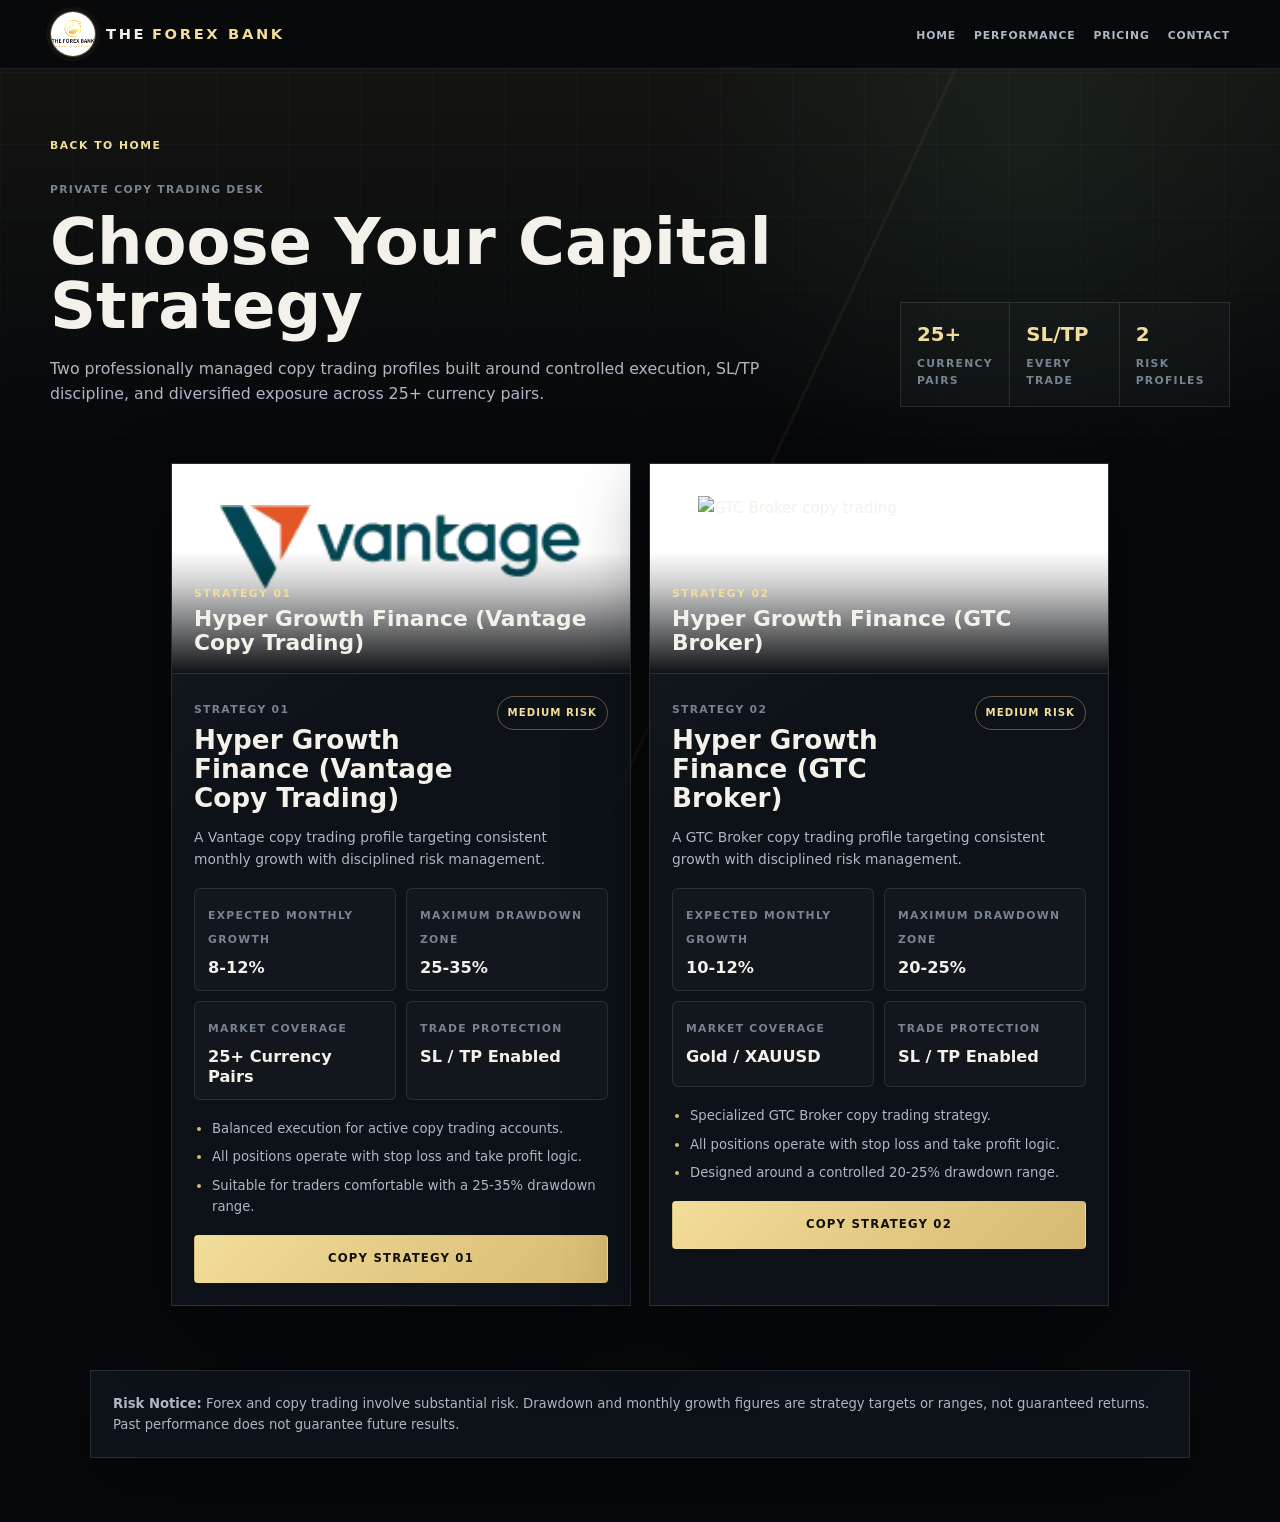
==== commit faa88c3f: "Update strategies.html" ====
--- a/strategies.html
+++ b/strategies.html
@@ -108,22 +108,22 @@
 
                     <article class="strategy-card featured-strategy">
                         <div class="strategy-media">
-                            <img class="broker-strategy-image" src="vantage-logo.webp" alt="Vantage copy trading" loading="eager" decoding="async">
+                            <img class="broker-strategy-image" src="gtc-logo.png" alt="GTC Broker copy trading" loading="eager" decoding="async">
                             <div class="strategy-media-overlay">
                                 <span>Strategy 02</span>
-                                <strong>Gold Reserve Bank (Vantage Copy Trading)</strong>
+                                <strong>Hyper Growth Finance (GTC Broker)</strong>
                             </div>
                         </div>
                         <div class="strategy-card-body">
                             <div class="strategy-card-header">
                                 <div>
                                     <span class="strategy-label">Strategy 02</span>
-                                    <h2>Gold Reserve Bank (Vantage Copy Trading)</h2>
+                                    <h2>Hyper Growth Finance (GTC Broker)</h2>
                                 </div>
                                 <span class="risk-badge medium-risk">Medium Risk</span>
                             </div>
                             <p class="strategy-copy">
-                                A gold-focused copy trading profile designed for disciplined growth with controlled risk management.
+                                A GTC Broker copy trading profile targeting consistent growth with disciplined risk management.
                             </p>
 
                             <div class="strategy-metrics">
@@ -146,12 +146,12 @@
                             </div>
 
                             <ul class="strategy-points">
-                                <li>Specialized gold-market copy trading strategy.</li>
+                                <li>Specialized GTC Broker copy trading strategy.</li>
                                 <li>All positions operate with stop loss and take profit logic.</li>
                                 <li>Designed around a controlled 20-25% drawdown range.</li>
                             </ul>
 
-                            <a class="primary-btn strategy-action" href="https://www.vantagemarkets.com/open-live-account/?sub1=spid_MTMxOTA0NQ%3D%3D&amp;c=Zjr65MltkdsIqSEgwnjvLQ%3D%3D&amp;affid=27868159&amp;platform=copytrading&amp;autoCertification=false" target="_blank" rel="noopener">COPY STRATEGY 02</a>
+                            <a class="primary-btn strategy-action" href="https://web.mygtc.app/copy-trading/gtc-copy/all-signal/signal-details?uuid=58b79732-39ca-4c2a-9e4b-d0ec7ce12405&amp;referrer_code=182126" target="_blank" rel="noopener">COPY STRATEGY 02</a>
                         </div>
                     </article>
                 </div>
--- a/styles.css
+++ b/styles.css
@@ -1593,7 +1593,8 @@
 
 .strategy-cards {
     display: grid;
-    grid-template-columns: repeat(3, minmax(0, 1fr));
+    grid-template-columns: repeat(auto-fit, minmax(340px, 460px));
+    justify-content: center;
     gap: 18px;
 }
 
@@ -1855,9 +1856,12 @@
         grid-template-columns: repeat(2, minmax(0, 1fr));
     }
 
-    .strategy-hero-grid,
+    .strategy-hero-grid {
+        grid-template-columns: 1fr;
+    }
+
     .strategy-cards {
-        grid-template-columns: 1fr;
+        grid-template-columns: minmax(0, 1fr);
     }
 
     .strategy-summary {
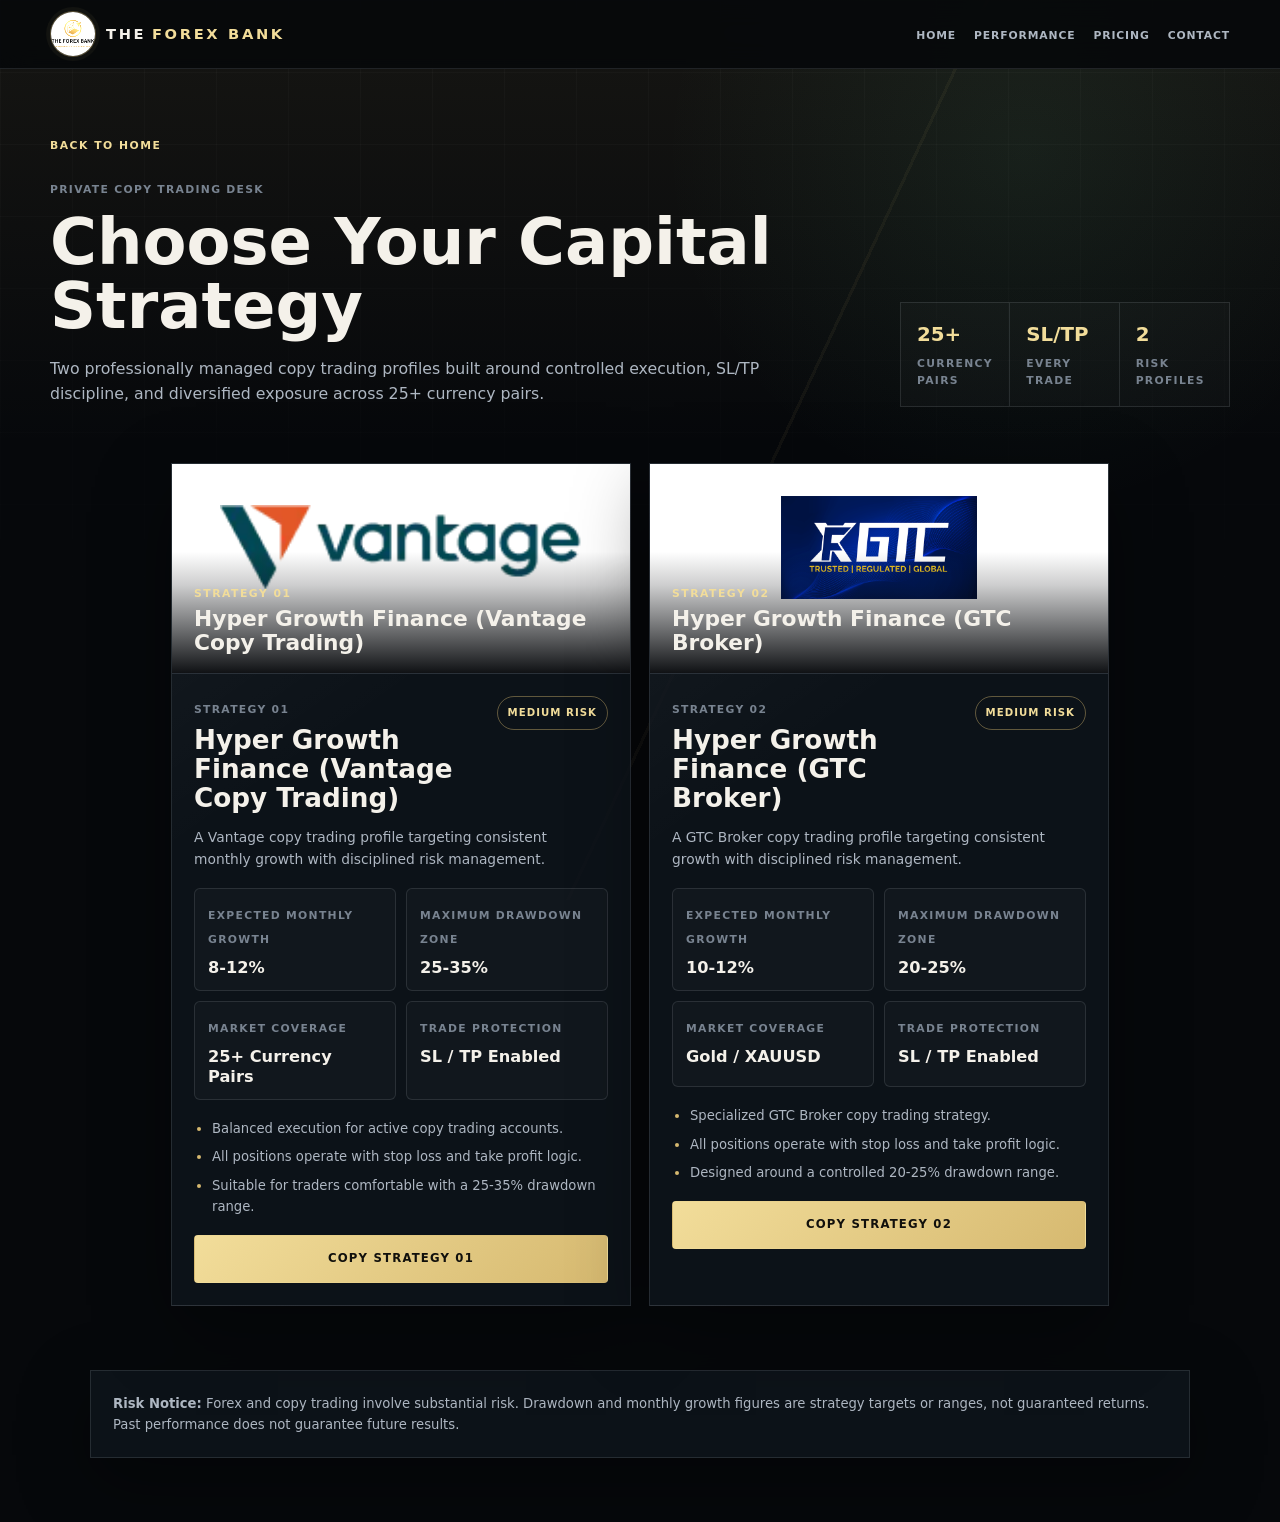
==== commit 2dd076a0: "Update strategies.html" ====
--- a/strategies.html
+++ b/strategies.html
@@ -4,7 +4,7 @@
     <meta charset="UTF-8">
     <meta name="viewport" content="width=device-width, initial-scale=1.0">
     <title>THE FOREX BANK - Copy Trading Strategies</title>
-    <link rel="stylesheet" href="styles.css?v=13">
+    <link rel="stylesheet" href="styles.css?v=14">
 </head>
 <body class="app-shell strategy-page">
     <div class="scene-grid"></div>
@@ -108,7 +108,7 @@
 
                     <article class="strategy-card featured-strategy">
                         <div class="strategy-media">
-                            <img class="broker-strategy-image" src="gtc-logo.png" alt="GTC Broker copy trading" loading="eager" decoding="async">
+                            <img class="broker-strategy-image" src="gtcfx.png?v=20260718" alt="GTC Broker copy trading" loading="eager" decoding="async">
                             <div class="strategy-media-overlay">
                                 <span>Strategy 02</span>
                                 <strong>Hyper Growth Finance (GTC Broker)</strong>
--- a/styles.css
+++ b/styles.css
@@ -2417,3 +2417,7 @@
         transition-duration: 0.01ms !important;
     }
 }
+.gtc-logo {
+    background: #0b1c46;
+}
+ 
